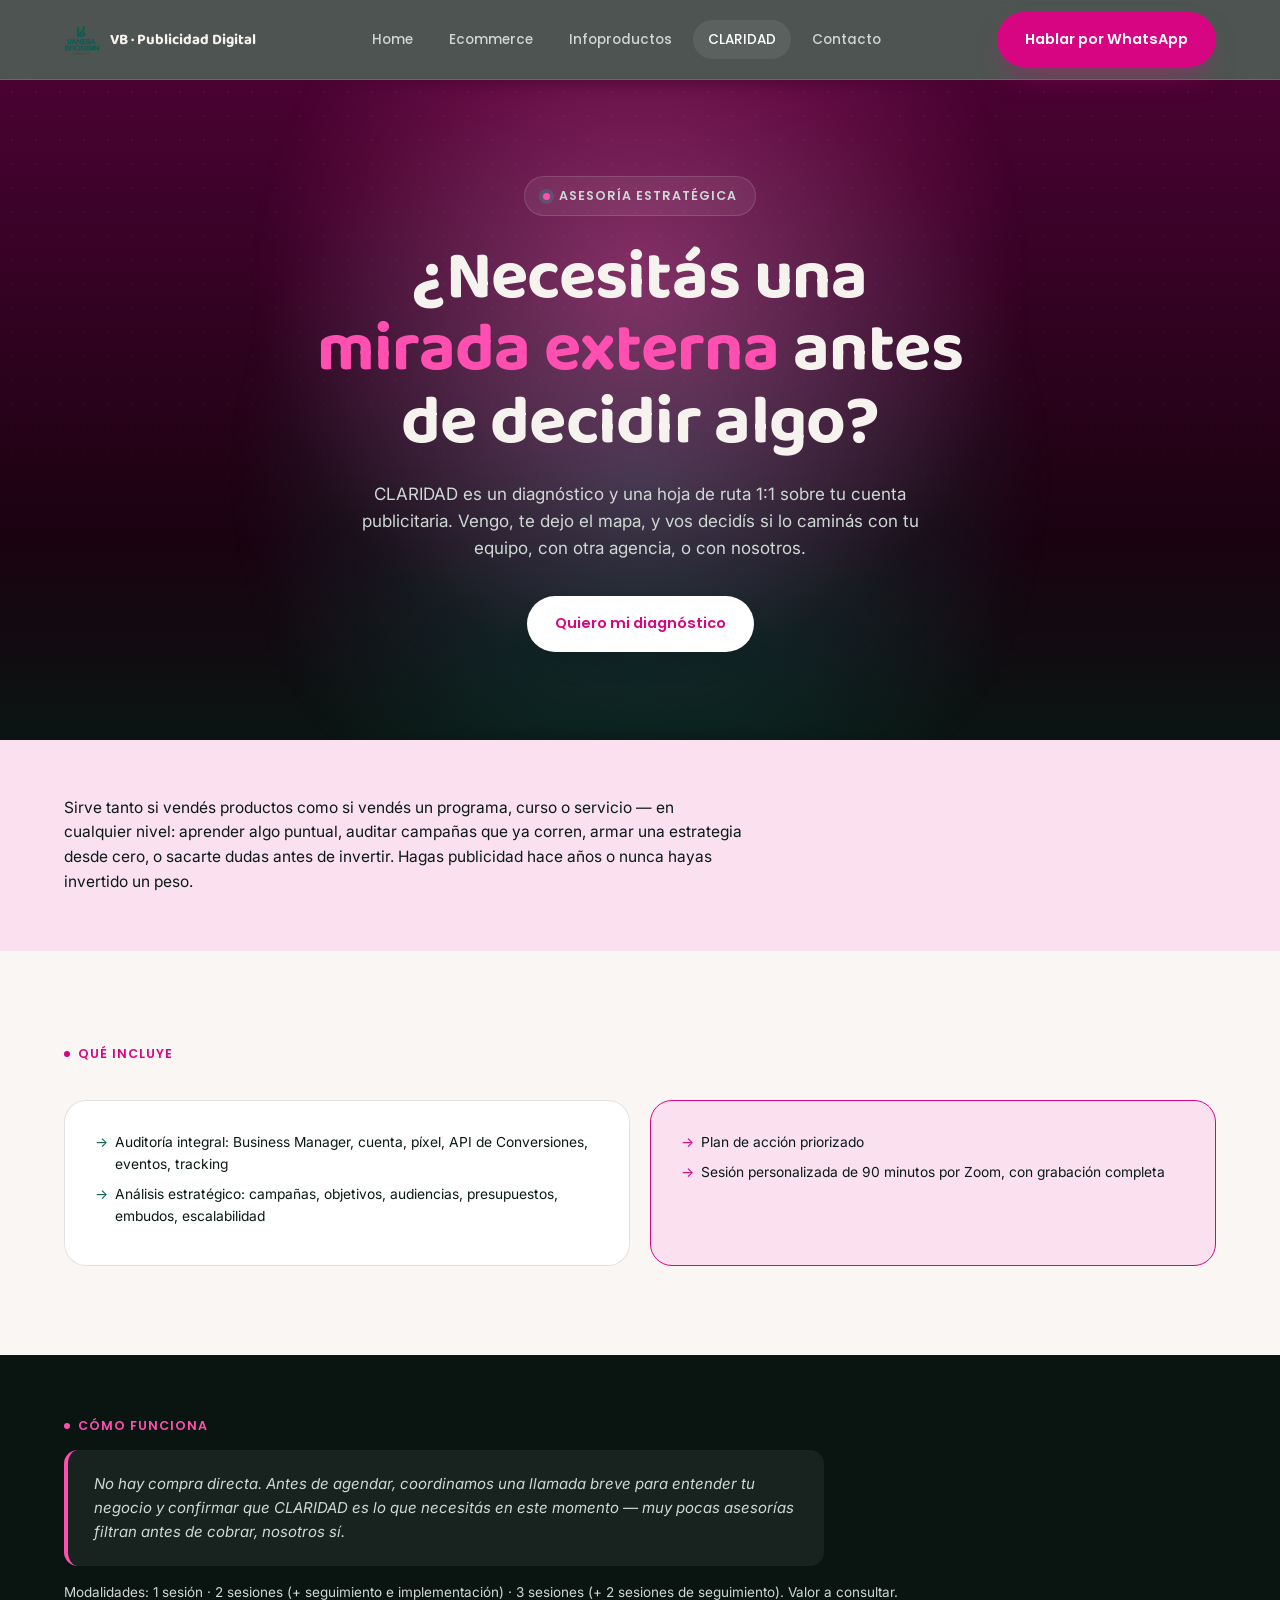
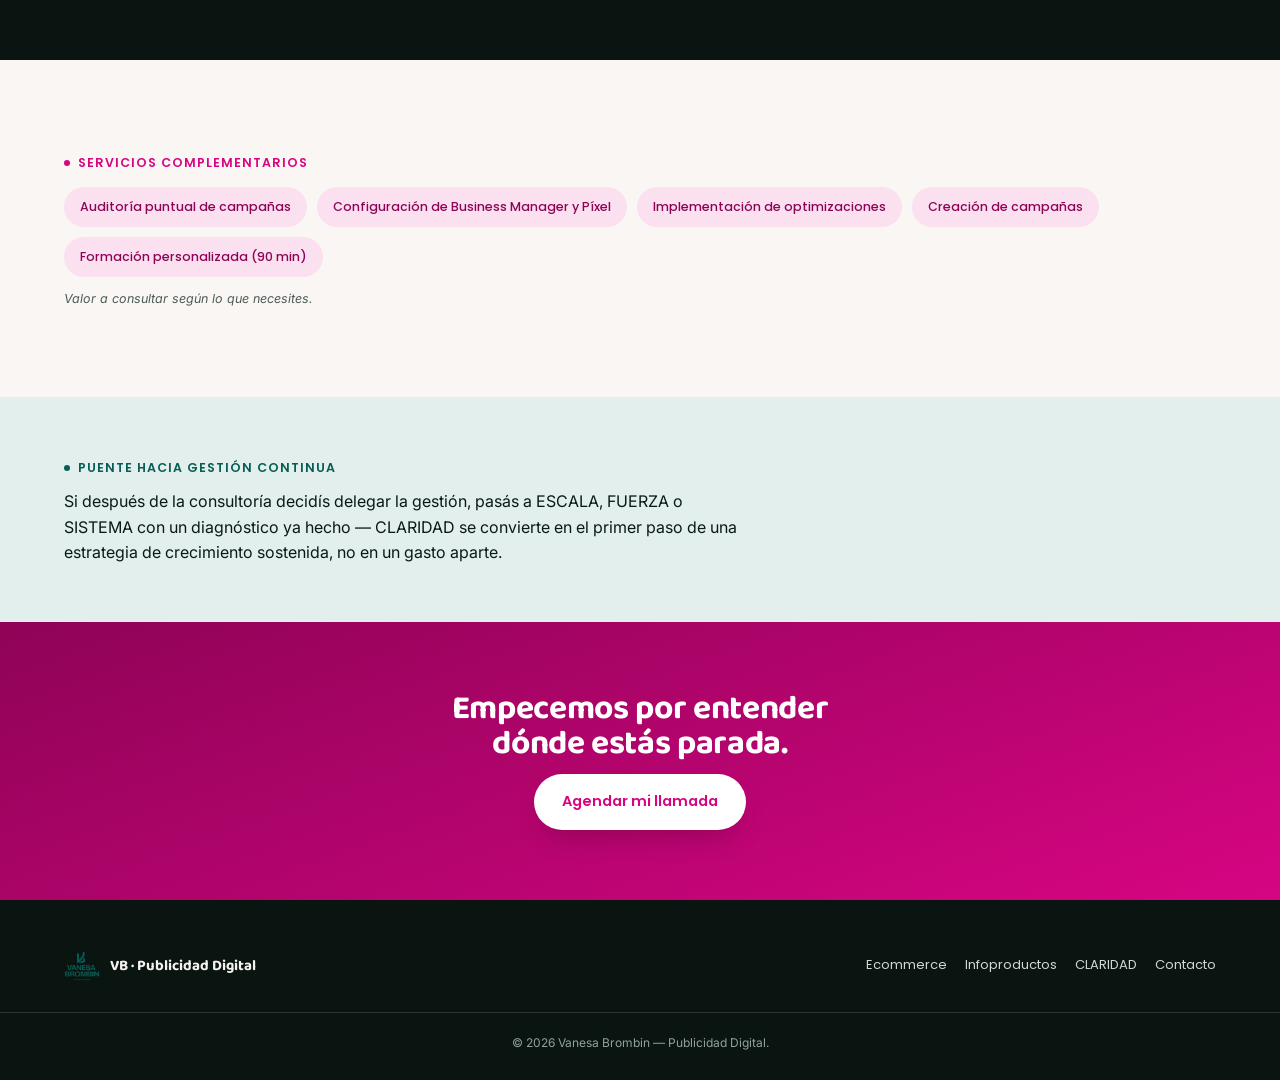
==== claridad.html @ b4684cfc "Rediseño real del sitio: 5 páginas, diseño de marca, efectos y assets reales" ====
<!doctype html>
<html lang="es">
<head>
<meta charset="UTF-8">
<meta name="viewport" content="width=device-width, initial-scale=1.0">
<title>CLARIDAD — Asesoría estratégica | VB Publicidad Digital</title>
<meta name="description" content="CLARIDAD: diagnóstico y hoja de ruta 1:1 sobre tu cuenta publicitaria. Auditoría integral, plan de acción priorizado y sesión personalizada por Zoom.">
<link rel="preconnect" href="https://fonts.googleapis.com">
<link rel="preconnect" href="https://fonts.gstatic.com" crossorigin>
<link href="https://fonts.googleapis.com/css2?family=Baloo+2:wght@600;700;800&family=Poppins:wght@500;600;700&family=Inter:wght@400;500;600&display=swap" rel="stylesheet">
<link rel="stylesheet" href="styles.css?v=20260813">
</head>
<body>
<a class="skip-link" href="#main">Saltar al contenido</a>

<nav class="topnav">
  <div class="container">
    <a class="brand" href="index.html"><img src="assets/img/logo-verde.png" alt="Vanesa Brombin — Publicidad Digital">VB · Publicidad Digital</a>
    <div class="navlinks">
      <a href="index.html">Home</a>
      <a href="ecommerce.html">Ecommerce</a>
      <a href="infoproductos.html">Infoproductos</a>
      <a href="claridad.html" aria-current="page">CLARIDAD</a>
      <a href="contacto.html">Contacto</a>
    </div>
    <a class="btn navcta" href="contacto.html">Hablar por WhatsApp</a>
    <button class="navburger" aria-label="Abrir menú" aria-expanded="false">☰</button>
  </div>
</nav>
<div class="mobilemenu">
  <a href="index.html">Home</a>
  <a href="ecommerce.html">Ecommerce</a>
  <a href="infoproductos.html">Infoproductos</a>
  <a href="claridad.html">CLARIDAD</a>
  <a href="contacto.html">Contacto</a>
</div>

<main id="main">

<section class="hero" style="padding-bottom:88px; background:linear-gradient(180deg,#4a0233,#1a0210 70%,var(--bg));">
  <div class="hero-gradient" style="background:radial-gradient(640px circle at var(--mx) var(--my), rgba(255,79,176,.4), transparent 60%), radial-gradient(680px circle at calc(100% - var(--mx)) calc(var(--my) + 30%), rgba(20,179,158,.28), transparent 60%), transparent;"></div>
  <div class="hero-noise"></div>
  <div class="container">
    <span class="hero-kicker"><span class="dot" style="background:var(--magenta-bright);"></span>Asesoría estratégica</span>
    <h1 style="max-width:18ch;">¿Necesitás una <span class="m">mirada externa</span> antes de decidir algo?</h1>
    <p class="lede">CLARIDAD es un diagnóstico y una hoja de ruta 1:1 sobre tu cuenta publicitaria. Vengo, te dejo el mapa, y vos decidís si lo caminás con tu equipo, con otra agencia, o con nosotros.</p>
    <div class="hero-actions">
      <a class="btn light" href="contacto.html">Quiero mi diagnóstico</a>
    </div>
  </div>
</section>

<section class="section tight on-magenta">
  <div class="container">
    <p class="reveal" data-reveal style="max-width:680px; font-size:15.5px;">Sirve tanto si vendés productos como si vendés un programa, curso o servicio — en cualquier nivel: aprender algo puntual, auditar campañas que ya corren, armar una estrategia desde cero, o sacarte dudas antes de invertir. Hagas publicidad hace años o nunca hayas invertido un peso.</p>
  </div>
</section>

<section class="section">
  <div class="container">
    <div class="section-head reveal" data-reveal>
      <span class="eyebrow" style="color:var(--magenta);">Qué incluye</span>
    </div>
    <div class="cardgrid2">
      <div class="svc reveal" data-reveal data-tilt>
        <ul>
          <li>Auditoría integral: Business Manager, cuenta, píxel, API de Conversiones, eventos, tracking</li>
          <li>Análisis estratégico: campañas, objetivos, audiencias, presupuestos, embudos, escalabilidad</li>
        </ul>
      </div>
      <div class="svc hi reveal" data-reveal data-tilt>
        <ul>
          <li>Plan de acción priorizado</li>
          <li>Sesión personalizada de 90 minutos por Zoom, con grabación completa</li>
        </ul>
      </div>
    </div>
  </div>
</section>

<section class="section tight on-dark">
  <div class="container">
    <span class="eyebrow on-dark" style="color:var(--magenta-bright);">Cómo funciona</span>
    <div class="quoteblock reveal" data-reveal style="margin-top:14px; max-width:760px;">No hay compra directa. Antes de agendar, coordinamos una llamada breve para entender tu negocio y confirmar que CLARIDAD es lo que necesitás en este momento — muy pocas asesorías filtran antes de cobrar, nosotros sí.</div>
    <p style="font-size:13.5px; color:var(--cream-2); margin-top:16px;">Modalidades: 1 sesión · 2 sesiones (+ seguimiento e implementación) · 3 sesiones (+ 2 sesiones de seguimiento). Valor a consultar.</p>
  </div>
</section>

<section class="section">
  <div class="container">
    <span class="eyebrow" style="color:var(--magenta);">Servicios complementarios</span>
    <div class="complist reveal" data-reveal style="margin-top:14px;">
      <span>Auditoría puntual de campañas</span>
      <span>Configuración de Business Manager y Píxel</span>
      <span>Implementación de optimizaciones</span>
      <span>Creación de campañas</span>
      <span>Formación personalizada (90 min)</span>
    </div>
    <p style="font-size:12.5px; color:var(--ink-soft); font-style:italic; margin-top:12px;">Valor a consultar según lo que necesites.</p>
  </div>
</section>

<section class="section tight on-green">
  <div class="container">
    <span class="eyebrow green">Puente hacia gestión continua</span>
    <p class="reveal" data-reveal style="margin-top:10px; max-width:680px;">Si después de la consultoría decidís delegar la gestión, pasás a ESCALA, FUERZA o SISTEMA con un diagnóstico ya hecho — CLARIDAD se convierte en el primer paso de una estrategia de crecimiento sostenida, no en un gasto aparte.</p>
  </div>
</section>

<div class="closer magenta">
  <h3>Empecemos por entender dónde estás parada.</h3>
  <a class="btn light" href="contacto.html">Agendar mi llamada</a>
</div>

</main>

<footer class="sitefooter">
  <div class="container">
    <a class="brand" href="index.html"><img src="assets/img/logo-verde.png" alt="Vanesa Brombin — Publicidad Digital">VB · Publicidad Digital</a>
    <div class="footlinks">
      <a href="ecommerce.html">Ecommerce</a>
      <a href="infoproductos.html">Infoproductos</a>
      <a href="claridad.html">CLARIDAD</a>
      <a href="contacto.html">Contacto</a>
    </div>
  </div>
  <p class="footnote">© 2026 Vanesa Brombin — Publicidad Digital.</p>
</footer>

<script defer src="lib/gsap.min.js"></script>
<script defer src="lib/ScrollTrigger.min.js"></script>
<script defer src="main.js?v=20260813"></script>
</body>
</html>
---- styles.css ----
/* =============================================================
   1. Tokens
   ============================================================= */
:root{
  /* brand */
  --green:        #085e55;
  --green-deep:   #043b35;
  --green-bright: #14b39e;
  --magenta:      #d70582;
  --magenta-deep: #8f0357;
  --magenta-bright:#ff4fb0;

  /* dark surface (warm-tinted near-black, never pure #000) */
  --bg:        #0a1512;
  --bg-2:      #0f1e19;
  --bg-card:   #142823;
  --cream:     #f6f3ef;
  --cream-2:   #cfd8d4;
  --cream-3:   #90a29b;

  /* light surface */
  --paper:     #faf6f4;
  --paper-2:   #f0e9e5;
  --surface-green:  #e2efec;
  --surface-magenta:#fbe1ef;
  --ink:       #0a1a16;
  --ink-soft:  #4c5b56;
  --line:      rgba(10,26,22,.12);
  --line-dark: rgba(246,243,239,.14);

  --radius:    22px;
  --radius-sm: 14px;
  --container: 1200px;

  --ease-out:  cubic-bezier(.16,1,.3,1);
  --ease-soft: cubic-bezier(.25,.46,.45,.94);
  --ease-bounce: cubic-bezier(.34,1.56,.64,1);

  --font-display: 'Baloo 2', sans-serif;
  --font-label:   'Poppins', sans-serif;
  --font-body:    'Inter', sans-serif;
}

@property --mx { syntax: '<percentage>'; inherits: true; initial-value: 50%; }
@property --my { syntax: '<percentage>'; inherits: true; initial-value: 30%; }

/* =============================================================
   2. Reset & base
   ============================================================= */
*,*::before,*::after{box-sizing:border-box; margin:0;}
html{-webkit-text-size-adjust:100%; tab-size:2; scroll-behavior:smooth;}
@media (prefers-reduced-motion: reduce){ html{scroll-behavior:auto;} }
body{
  font-family:var(--font-body);
  font-size:16px; line-height:1.6;
  background:var(--paper); color:var(--ink);
  -webkit-font-smoothing:antialiased;
  text-rendering:optimizeLegibility;
  overflow-x:clip;
  overscroll-behavior-y:none;
}
img,svg,video{display:block; max-width:100%;}
img{height:auto;}
button{font:inherit; color:inherit; cursor:pointer; border:0; background:none;}
a{color:inherit; text-decoration:none;}
p{text-wrap:pretty;}
h1,h2,h3,h4{font-family:var(--font-display); font-weight:700; text-wrap:balance; line-height:1.05; letter-spacing:-0.01em;}
ul{list-style:none; padding:0;}
::selection{background:var(--magenta); color:#fff;}
:focus-visible{outline:2px solid var(--magenta); outline-offset:3px; border-radius:4px;}

.skip-link{
  position:fixed; top:-100px; left:1rem; z-index:9999;
  padding:.7rem 1.1rem; background:var(--ink); color:var(--cream);
  border-radius:8px; font-family:var(--font-label); font-weight:600; font-size:14px;
}
.skip-link:focus{top:1rem;}

/* =============================================================
   3. Utilities
   ============================================================= */
.container{max-width:var(--container); margin-inline:auto; padding-inline:24px;}
.sr-only{position:absolute; width:1px; height:1px; overflow:hidden; clip:rect(0,0,0,0); white-space:nowrap;}
.eyebrow{
  font-family:var(--font-label); font-size:12.5px; font-weight:600;
  letter-spacing:.08em; text-transform:uppercase; color:var(--magenta);
  display:inline-flex; align-items:center; gap:8px;
}
.eyebrow.on-dark{color:var(--magenta-bright);}
.eyebrow.green{color:var(--green);}
.eyebrow.green.on-dark{color:var(--green-bright);}
.eyebrow::before{content:""; width:6px; height:6px; border-radius:50%; background:currentColor; flex-shrink:0;}

.section{padding:88px 0;}
.section.tight{padding:56px 0;}
@media (max-width:719px){
  .section{padding:56px 0;}
  .section.tight{padding:40px 0;}
}
.section.on-dark{background:var(--bg); color:var(--cream);}
.section.on-green{background:var(--surface-green);}
.section.on-magenta{background:var(--surface-magenta);}
.section-head{max-width:640px; margin-bottom:36px;}
.section-head h2{font-size:clamp(1.6rem,3.4vw,2.4rem); margin-top:10px;}
.section-head p{color:var(--ink-soft); margin-top:12px; font-size:15.5px;}
.on-dark .section-head p{color:var(--cream-2);}

/* Default: fully visible — guarantees content shows if JS never runs. */
.reveal{opacity:1; transform:none;}
/* Only once main.js has booted do reveals start hidden and animate in. */
html.is-ready .reveal{opacity:0; transform:translateY(28px); transition:opacity .7s var(--ease-out), transform .7s var(--ease-out);}
html.is-ready .reveal.is-visible{opacity:1; transform:none;}
.reveal[data-split]{opacity:1; transform:none;}

/* =============================================================
   4. Buttons
   ============================================================= */
.btn{
  display:inline-flex; align-items:center; gap:10px;
  font-family:var(--font-label); font-weight:600; font-size:14.5px;
  padding:16px 28px; border-radius:999px;
  background:var(--magenta); color:#fff;
  box-shadow:0 14px 30px -12px rgba(215,5,130,.55);
  transition:transform .25s var(--ease-out), box-shadow .25s var(--ease-out), filter .25s var(--ease-out);
  white-space:nowrap;
}
.btn:hover{transform:translateY(-3px); filter:brightness(1.06); box-shadow:0 18px 36px -12px rgba(215,5,130,.65);}
.btn.green{background:var(--green); box-shadow:0 14px 30px -12px rgba(8,94,85,.55);}
.btn.green:hover{box-shadow:0 18px 36px -12px rgba(8,94,85,.65);}
.btn.light{background:#fff; color:var(--magenta); box-shadow:0 14px 30px -12px rgba(0,0,0,.25);}
.btn.ghost{background:transparent; box-shadow:none; border:1.5px solid currentColor;}
.btn.ghost:hover{background:currentColor; color:var(--bg);}
.btn.ghost.on-light{color:var(--ink);}
.btn.ghost.on-light:hover{color:#fff;}
.btn svg{width:16px; height:16px; transition:transform .25s var(--ease-out);}
.btn:hover svg{transform:translateX(3px);}

/* =============================================================
   5. Nav
   ============================================================= */
.topnav{
  position:sticky; top:0; z-index:100;
  background:rgba(10,21,18,.72);
  backdrop-filter:blur(14px) saturate(160%);
  -webkit-backdrop-filter:blur(14px) saturate(160%);
  border-bottom:1px solid var(--line-dark);
}
.topnav .container{
  display:flex; align-items:center; justify-content:space-between; gap:20px;
  padding-block:12px;
}
.brand{display:flex; align-items:center; gap:10px; font-family:var(--font-display); font-weight:700; color:var(--cream); font-size:15px;}
.brand img{width:36px; height:36px; object-fit:contain;}
.navlinks{display:none; align-items:center; gap:6px;}
.navlinks a{
  font-family:var(--font-label); font-size:13.5px; font-weight:500; color:var(--cream-2);
  padding:9px 15px; border-radius:999px; transition:background .2s var(--ease-out), color .2s var(--ease-out);
}
.navlinks a:hover,.navlinks a[aria-current="page"]{background:rgba(255,255,255,.08); color:#fff;}
.navcta{display:none;}
.navburger{
  display:flex; align-items:center; justify-content:center;
  width:42px; height:42px; border-radius:12px; background:rgba(255,255,255,.08); color:var(--cream);
}
@media (min-width:960px){
  .navlinks{display:flex;}
  .navcta{display:inline-flex;}
  .navburger{display:none;}
}
.mobilemenu{
  position:fixed; inset:0; z-index:99; background:var(--bg); color:var(--cream);
  display:flex; flex-direction:column; gap:6px; padding:100px 28px 40px;
  transform:translateY(-100%); transition:transform .4s var(--ease-out);
}
.mobilemenu.is-open{transform:translateY(0);}
.mobilemenu a{font-family:var(--font-display); font-size:26px; padding:14px 0; border-bottom:1px solid var(--line-dark);}

/* =============================================================
   6. Hero (mouse-reactive gradient, dark)
   ============================================================= */
.hero{
  position:relative; overflow:clip;
  background:var(--bg); color:var(--cream);
  padding:96px 0 110px; text-align:center;
}
.hero-gradient{
  position:absolute; inset:0; z-index:0; pointer-events:none;
  background:
    radial-gradient(640px circle at var(--mx) var(--my), rgba(20,179,158,.38), transparent 60%),
    radial-gradient(680px circle at calc(100% - var(--mx)) calc(var(--my) + 30%), rgba(215,5,130,.34), transparent 60%),
    var(--bg);
  filter:blur(10px);
  transition:background .4s ease-out;
}
.hero-noise{
  position:absolute; inset:0; z-index:1; pointer-events:none; opacity:.5;
  background-image:radial-gradient(rgba(255,255,255,.09) 1px, transparent 1px);
  background-size:24px 24px;
  mask-image:linear-gradient(to bottom, black, transparent 85%);
}
.hero > .container{position:relative; z-index:2;}
.hero-kicker{
  display:inline-flex; align-items:center; gap:9px;
  font-family:var(--font-label); font-size:12.5px; font-weight:600; letter-spacing:.08em; text-transform:uppercase;
  color:var(--cream-2); background:rgba(255,255,255,.07); border:1px solid var(--line-dark);
  padding:9px 18px; border-radius:999px; margin-bottom:26px;
}
.hero-kicker .dot{width:7px; height:7px; border-radius:50%; background:var(--green-bright); box-shadow:0 0 0 4px rgba(20,179,158,.25);}
.hero h1{
  font-size:clamp(2.1rem, 5.6vw, 4.3rem);
  max-width:16ch; margin-inline:auto;
  text-wrap:balance;
}
.hero h1 em{font-style:normal; color:var(--green-bright);}
.hero h1 .m{color:var(--magenta-bright);}
.hero p.lede{
  max-width:560px; margin:22px auto 34px; color:var(--cream-2); font-size:17px;
}
.hero-actions{display:flex; gap:14px; justify-content:center; flex-wrap:wrap;}

.trust{
  position:relative; z-index:2;
  max-width:960px; margin:-30px auto 0; padding:0 24px;
}
.trust-row{
  display:flex; flex-wrap:nowrap; overflow:hidden;
  background:var(--ink); border-radius:999px; box-shadow:0 24px 50px -20px rgba(0,0,0,.5);
}
.trust-row span{
  flex:1 1 0; min-width:0; white-space:nowrap; text-overflow:ellipsis; overflow:hidden;
  font-family:var(--font-label); font-size:12px; font-weight:500; color:#fff;
  padding:16px 20px; border-right:1px solid rgba(255,255,255,.12);
  display:flex; align-items:center; justify-content:center; gap:8px; text-align:center;
}
.trust-row span::before{content:""; width:6px; height:6px; border-radius:50%; background:var(--magenta-bright); flex-shrink:0;}
.trust-row span:nth-child(2)::before{background:var(--green-bright);}
.trust-row span:last-child{border-right:none;}
@media (max-width:719px){
  .trust-row{flex-direction:column; border-radius:20px;}
  .trust-row span{border-right:none; border-bottom:1px solid rgba(255,255,255,.12); white-space:normal;}
  .trust-row span:last-child{border-bottom:none;}
}

/* =============================================================
   7. Fork cards
   ============================================================= */
.forkgrid{display:grid; grid-template-columns:1fr; gap:20px;}
@media (min-width:720px){.forkgrid{grid-template-columns:1fr 1fr;}}
.forkcard{
  border:1.5px solid var(--line); border-top:5px solid var(--line); border-radius:var(--radius);
  padding:34px; background:#fff;
  transition:transform .3s var(--ease-out), box-shadow .3s var(--ease-out), border-color .3s var(--ease-out);
  transform-style:preserve-3d;
}
.forkcard.a{border-top-color:var(--green);}
.forkcard.b{border-top-color:var(--magenta);}
.forkcard:hover{transform:translateY(-6px);}
.forkcard.a:hover{box-shadow:0 30px 50px -26px rgba(8,94,85,.35); border-color:var(--green);}
.forkcard.b:hover{box-shadow:0 30px 50px -26px rgba(215,5,130,.35); border-color:var(--magenta);}
.forkcard h3{font-size:21px; margin:12px 0 10px;}
.forkcard p{color:var(--ink-soft); font-size:14.5px; margin-bottom:18px;}
.forkcard .go{font-family:var(--font-label); font-size:13px; font-weight:600; color:var(--green); display:inline-flex; align-items:center; gap:6px;}
.forkcard.b .go{color:var(--magenta);}

/* =============================================================
   8. Cards / services
   ============================================================= */
.cardgrid3{display:grid; grid-template-columns:1fr; gap:20px;}
.cardgrid2{display:grid; grid-template-columns:1fr; gap:20px;}
@media (min-width:720px){
  .cardgrid2{grid-template-columns:1fr 1fr;}
}
@media (min-width:960px){
  .cardgrid3{grid-template-columns:repeat(3,1fr);}
}
.svc{
  border:1.5px solid var(--line); border-radius:var(--radius); padding:30px; background:#fff;
  transition:transform .3s var(--ease-out), box-shadow .3s var(--ease-out);
  transform-style:preserve-3d;
}
.svc:hover{transform:translateY(-5px); box-shadow:0 26px 46px -26px rgba(10,26,22,.3);}
.svc.green{border-color:var(--green); background:var(--surface-green);}
.svc.hi{border-color:var(--magenta); background:var(--surface-magenta);}
.svc .tag{
  font-family:var(--font-label); font-size:11px; font-weight:600; letter-spacing:.05em; text-transform:uppercase;
  color:var(--green); background:#fff; padding:6px 13px; border-radius:999px; display:inline-block; margin-bottom:14px;
}
.svc.hi .tag{color:var(--magenta);}
.svc h4{font-size:19px; margin-bottom:12px;}
.svc p.desc{font-size:13.8px; color:var(--ink-soft); margin-bottom:16px;}
.svc ul{font-size:13.8px; color:var(--ink);}
.svc ul li{margin-bottom:8px; padding-left:20px; position:relative;}
.svc ul li::before{content:"→"; position:absolute; left:0; color:var(--green);}
.svc.hi ul li::before{color:var(--magenta);}
.svc .note{margin-top:16px; font-size:12.5px; color:var(--ink-soft); font-style:italic;}

/* =============================================================
   9. How we work
   ============================================================= */
.howwework{display:grid; grid-template-columns:1fr; gap:20px;}
@media (min-width:720px){.howwework{grid-template-columns:repeat(3,1fr);}}
.hw{background:var(--bg-card); border-radius:var(--radius); padding:28px; border:1px solid var(--line-dark);}
.hw .num{
  display:flex; align-items:center; justify-content:center; width:38px; height:38px; border-radius:50%;
  background:var(--green-bright); color:var(--bg); font-family:var(--font-display); font-weight:700; font-size:14px;
  margin-bottom:16px;
}
.hw h4{font-size:16.5px; margin-bottom:8px; color:var(--cream);}
.hw p{font-size:13.8px; color:var(--cream-2);}

/* =============================================================
   10. Case studies / testimonials
   ============================================================= */
.case{
  border:1.5px solid var(--line); border-radius:var(--radius); padding:32px; margin-bottom:20px;
  position:relative; padding-left:38px; background:#fff;
}
.case::before{content:""; position:absolute; left:0; top:26px; bottom:26px; width:5px; border-radius:4px; background:var(--green);}
.case.m::before{background:var(--magenta);}
.case h4{font-size:19px; margin-bottom:14px;}
.case p{font-size:14.5px; color:var(--ink); margin-bottom:12px;}
.statrow{display:flex; gap:14px; flex-wrap:wrap; margin:18px 0;}
.stat{background:var(--ink); color:#fff; border-radius:16px; padding:16px 22px; min-width:140px;}
.stat b{font-family:var(--font-display); font-size:24px; display:block; color:var(--green-bright);}
.stat.m b{color:var(--magenta-bright);}
.stat span{font-family:var(--font-label); font-size:10px; letter-spacing:.04em; color:var(--cream-2);}
.case footer{font-size:13px; color:var(--ink-soft); font-style:italic;}
.proof{
  margin-top:18px; max-width:380px; border-radius:16px; overflow:hidden;
  border:1px solid var(--line); box-shadow:0 20px 40px -24px rgba(10,26,22,.35);
}
.proof img{width:100%;}

.badgerow{display:flex; gap:12px; flex-wrap:wrap;}
.badge{
  border:1.5px solid var(--line); border-radius:999px; padding:13px 22px;
  font-family:var(--font-label); font-weight:600; font-size:13.5px; background:#fff;
}
.on-dark .badge{border-color:var(--line-dark); background:var(--bg-card); color:var(--cream);}

/* =============================================================
   11. Team
   ============================================================= */
.team{display:flex; gap:32px; align-items:center; flex-wrap:wrap;}
.avatar{
  width:104px; height:104px; border-radius:50%; overflow:hidden; flex-shrink:0;
  box-shadow:0 18px 32px -14px rgba(215,5,130,.5); border:3px solid #fff;
}
.avatar img{width:100%; height:100%; object-fit:cover;}
.team p{color:var(--ink-soft); font-size:15px; max-width:600px;}
.team p b{color:var(--ink);}

/* =============================================================
   12. Marquee (logo / trust strip)
   ============================================================= */
.marquee{overflow:hidden; position:relative; -webkit-mask-image:linear-gradient(90deg,transparent,black 8%,black 92%,transparent); mask-image:linear-gradient(90deg,transparent,black 8%,black 92%,transparent);}
.marquee-track{display:flex; gap:14px; width:max-content; animation:marquee 28s linear infinite;}
@media (prefers-reduced-motion: reduce){ .marquee-track{animation-duration:60s;} }
.marquee-track span{
  font-family:var(--font-label); font-weight:600; font-size:13px; letter-spacing:.02em;
  padding:14px 26px; border-radius:999px; background:var(--bg-card); color:var(--cream); border:1px solid var(--line-dark);
  white-space:nowrap;
}
@keyframes marquee{from{transform:translateX(0);} to{transform:translateX(-50%);}}

/* =============================================================
   13. Table
   ============================================================= */
.tablewrap{overflow-x:auto; border-radius:var(--radius); border:1.5px solid var(--line);}
table{width:100%; border-collapse:collapse; font-size:13.8px; min-width:520px;}
th,td{padding:16px 18px; text-align:left; border-bottom:1px solid var(--line); border-right:1px solid var(--line);}
th:last-child,td:last-child{border-right:none;}
th{background:var(--green); color:#fff; font-family:var(--font-display); font-size:13.5px; font-weight:700;}
td{color:var(--ink);}
tr:last-child td{border-bottom:none;}
tr:nth-child(even) td{background:var(--surface-green);}

/* =============================================================
   14. FAQ (native details, CSS only)
   ============================================================= */
.faq details{
  border:1.5px solid var(--line); border-radius:16px; padding:18px 22px; margin-bottom:12px; background:#fff;
  transition:border-color .2s var(--ease-out);
}
.on-dark .faq details{background:var(--bg-card); border-color:var(--line-dark);}
.faq details[open]{border-color:var(--green);}
.faq summary{
  font-family:var(--font-display); font-weight:700; font-size:15px; cursor:pointer;
  list-style:none; display:flex; align-items:center; justify-content:space-between; gap:16px;
}
.faq summary::-webkit-details-marker{display:none;}
.faq summary::after{
  content:"+"; font-size:22px; font-weight:400; color:var(--green); flex-shrink:0;
  transition:transform .25s var(--ease-out);
}
.on-dark .faq summary::after{color:var(--green-bright);}
.faq details[open] summary::after{transform:rotate(45deg);}
.faq p{margin-top:12px; font-size:14px; color:var(--ink-soft); line-height:1.6;}
.on-dark .faq p{color:var(--cream-2);}

/* =============================================================
   15. Banner / claridad-cta
   ============================================================= */
.banner{
  background:linear-gradient(90deg,var(--magenta),var(--magenta-deep));
  color:#fff; border-radius:24px; padding:26px 32px;
  display:flex; align-items:center; justify-content:space-between; gap:20px; flex-wrap:wrap;
}
.banner p{font-family:var(--font-display); font-weight:700; font-size:16px; max-width:520px;}
.banner .btn{background:#fff; color:var(--magenta); box-shadow:0 14px 30px -14px rgba(0,0,0,.35);}

.claridad-cta{
  background:var(--surface-green); border-radius:var(--radius); padding:32px 36px;
  display:flex; align-items:center; justify-content:space-between; gap:22px; flex-wrap:wrap;
}
.claridad-cta p{max-width:580px; font-size:15px;}

.quoteblock{
  border-left:4px solid var(--green); border-radius:14px; padding:22px 26px;
  font-style:italic; font-size:15px; background:var(--surface-green);
}
.on-dark .quoteblock{background:rgba(255,255,255,.06); border-left-color:var(--magenta-bright); color:var(--cream-2);}

.complist{display:flex; gap:10px; flex-wrap:wrap;}
.complist span{
  background:var(--surface-magenta); color:var(--magenta-deep); font-family:var(--font-label); font-weight:500;
  font-size:12.5px; padding:10px 16px; border-radius:999px;
}

/* =============================================================
   16. Closer CTA
   ============================================================= */
.closer{
  position:relative; overflow:clip;
  background:var(--ink); color:#fff; text-align:center; padding:70px 24px;
}
.closer::before{
  content:""; position:absolute; right:-90px; top:-90px; width:320px; height:320px;
  background:radial-gradient(circle, rgba(20,179,158,.45), transparent 70%); pointer-events:none;
}
.closer::after{
  content:""; position:absolute; left:-90px; bottom:-90px; width:320px; height:320px;
  background:radial-gradient(circle, rgba(215,5,130,.4), transparent 70%); pointer-events:none;
}
.closer > *{position:relative; z-index:1;}
.closer h3{font-size:clamp(1.5rem,3.6vw,2.1rem); margin-bottom:12px; max-width:22ch; margin-inline:auto;}
.closer p{color:var(--cream-2); margin-bottom:26px; max-width:520px; margin-inline:auto;}
.closer.magenta{background:linear-gradient(160deg,var(--magenta-deep),var(--magenta));}
.closer.magenta::before,.closer.magenta::after{display:none;}

/* =============================================================
   17. Contact form
   ============================================================= */
.contactform{max-width:460px; margin:0 auto; display:flex; flex-direction:column; gap:14px;}
.field{display:flex; flex-direction:column; gap:6px; text-align:left;}
.field label{font-family:var(--font-label); font-size:12.5px; font-weight:600; color:var(--ink-soft);}
.field input,.field textarea{
  border:1.5px solid var(--line); border-radius:16px; padding:14px 18px; font:inherit; font-size:14.5px;
  background:#fff; color:var(--ink); transition:border-color .2s var(--ease-out);
}
.field input:focus,.field textarea:focus{border-color:var(--magenta); outline:none;}
.field textarea{resize:vertical; min-height:100px;}
.contactform .btn{align-self:center; margin-top:8px;}

/* =============================================================
   18. Footer
   ============================================================= */
.sitefooter{background:var(--bg); color:var(--cream-2); padding:48px 0 28px;}
.sitefooter .container{display:flex; flex-wrap:wrap; gap:24px; align-items:center; justify-content:space-between;}
.sitefooter .brand img{filter:none;}
.footlinks{display:flex; gap:18px; flex-wrap:wrap; font-family:var(--font-label); font-size:13px;}
.footlinks a:hover{color:#fff;}
.footnote{font-size:12px; color:var(--cream-3); margin-top:28px; padding-top:20px; border-top:1px solid var(--line-dark); text-align:center;}

/* =============================================================
   19. Count-up
   ============================================================= */
[data-count-to]{font-variant-numeric:tabular-nums;}

/* =============================================================
   20. Tilt
   ============================================================= */
[data-tilt]{will-change:transform;}
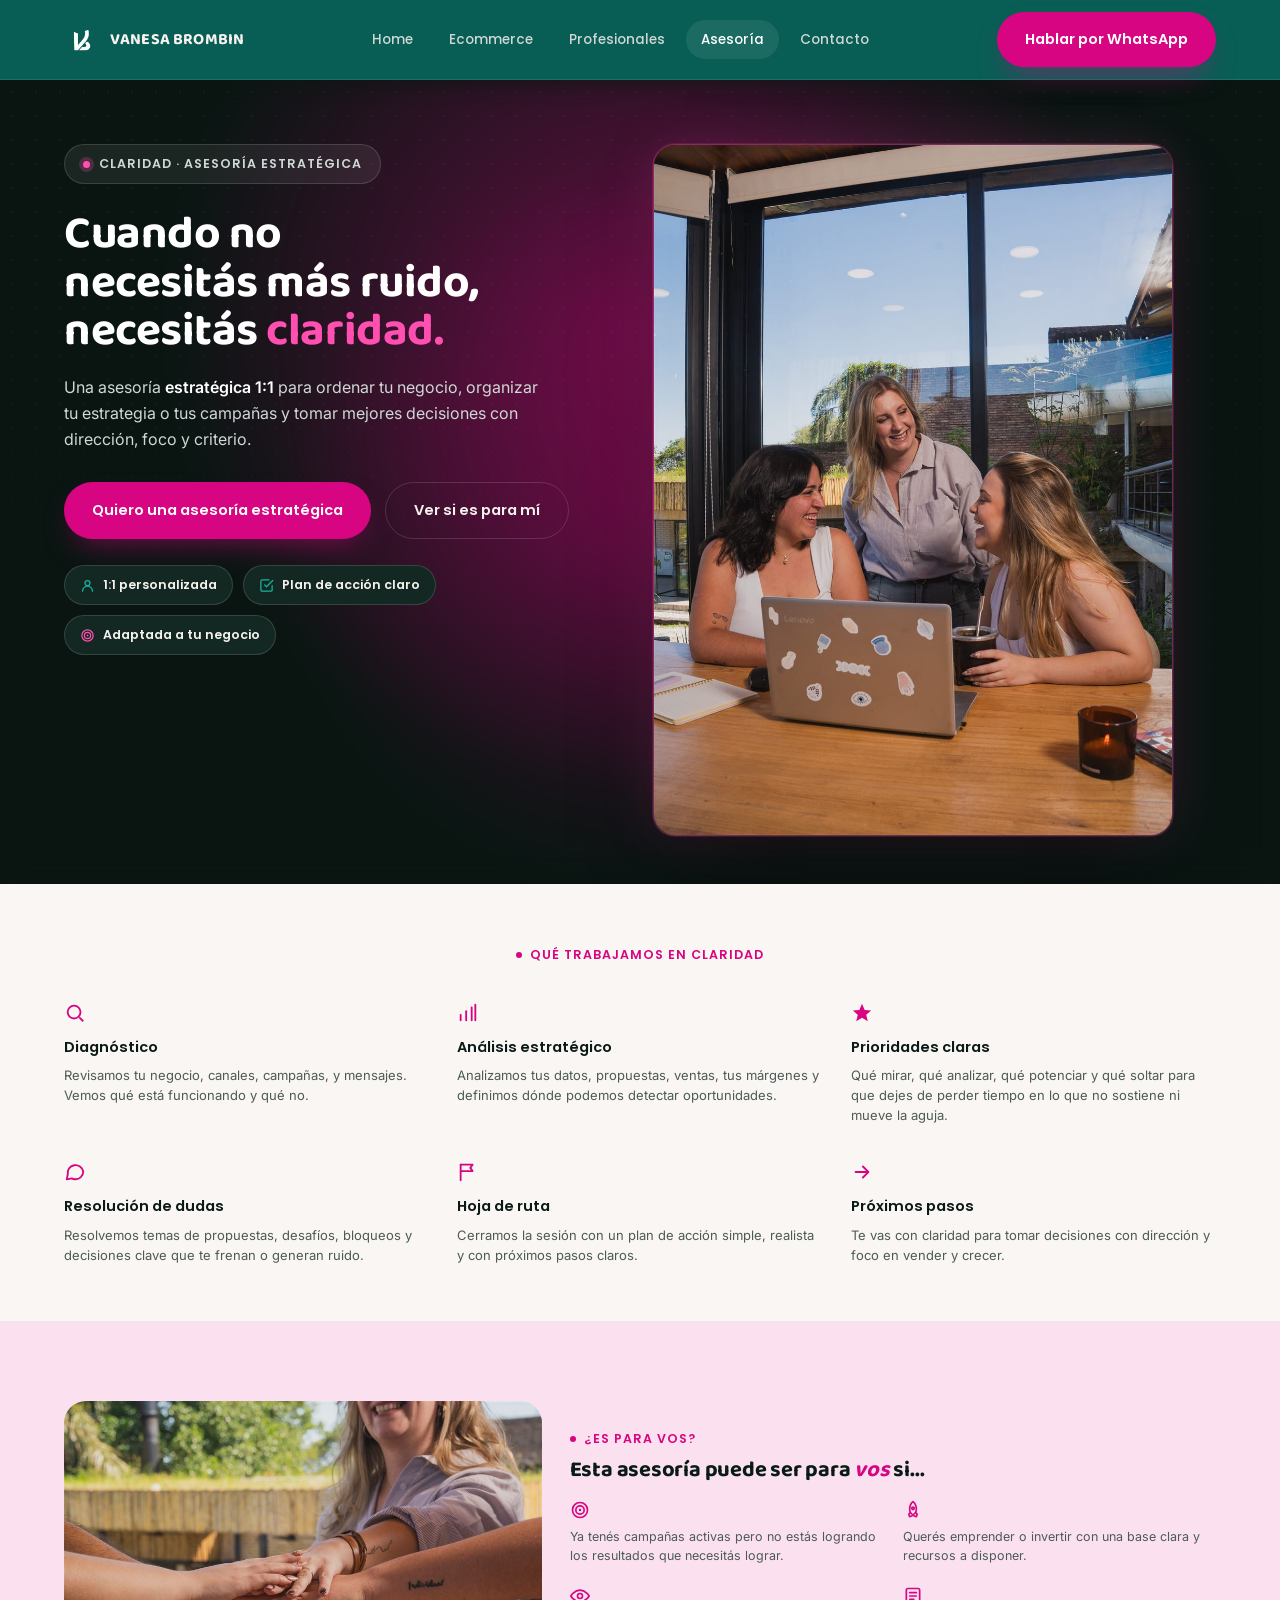
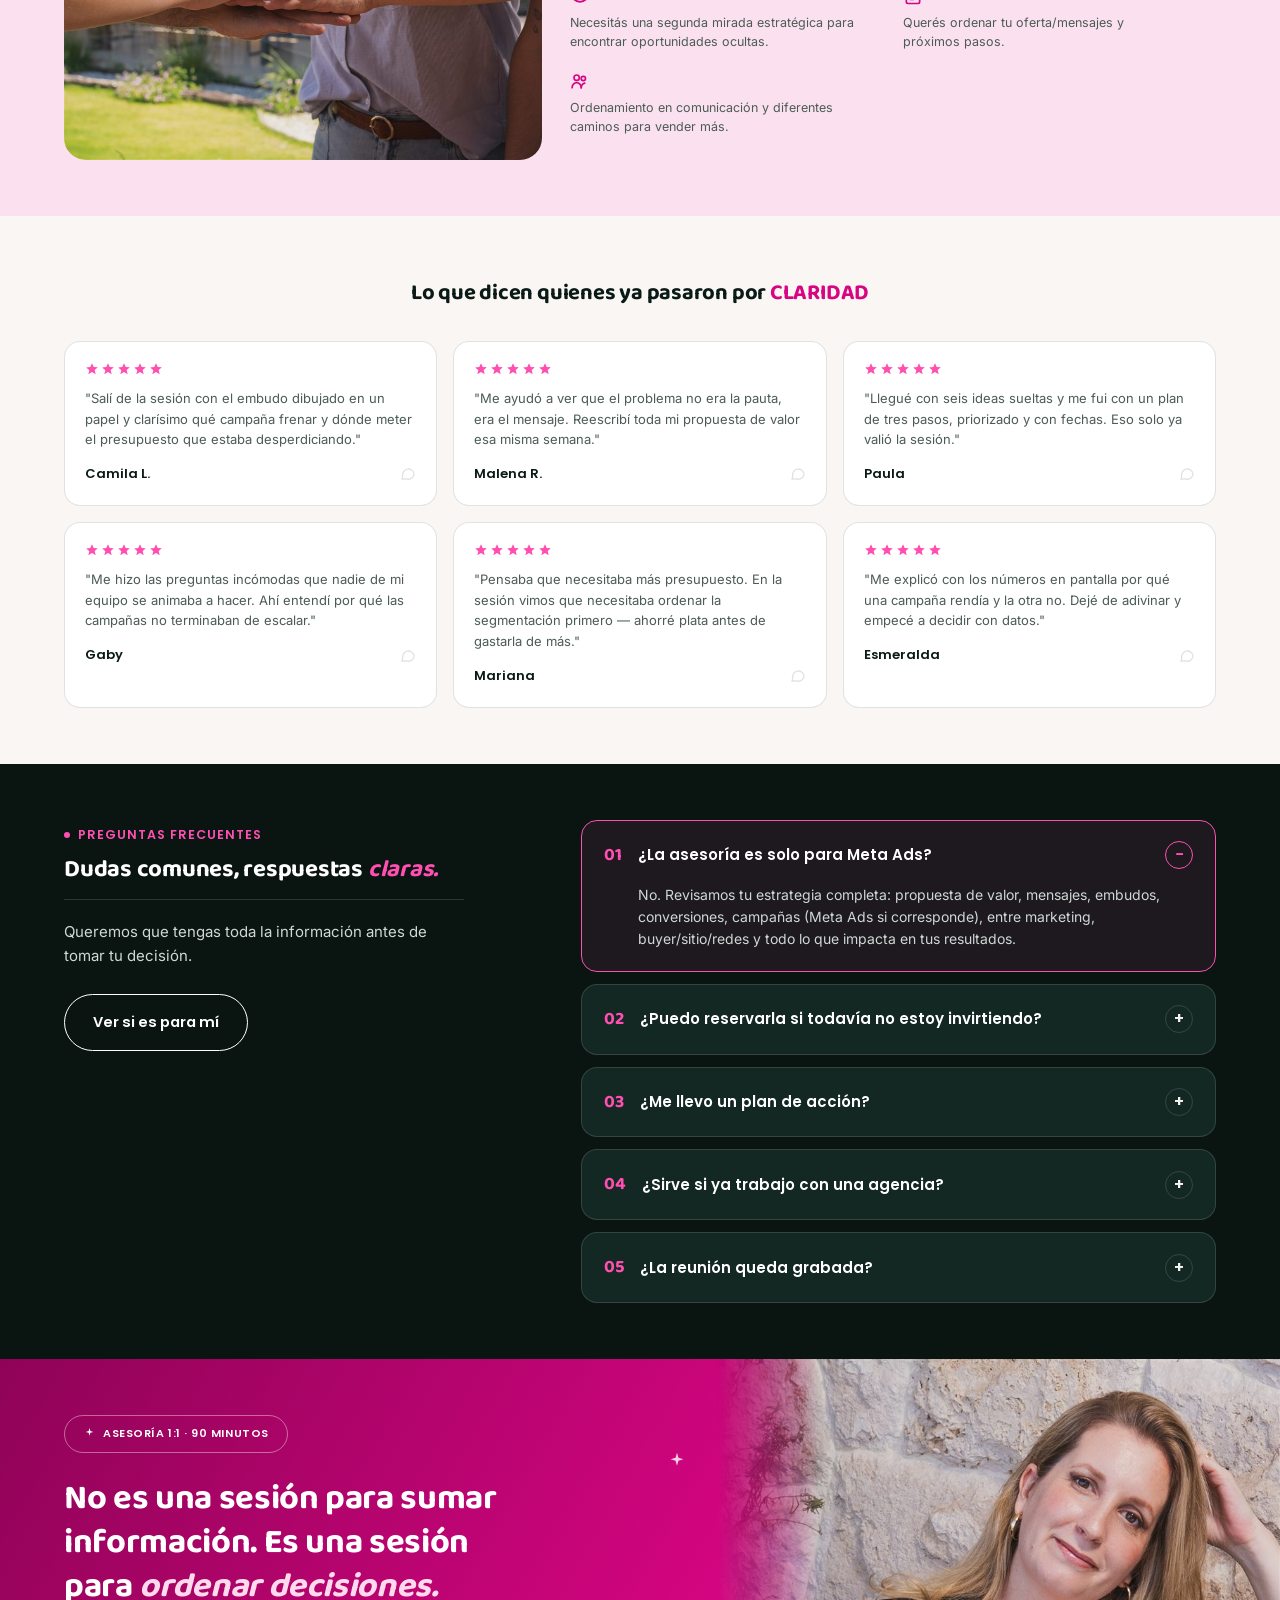
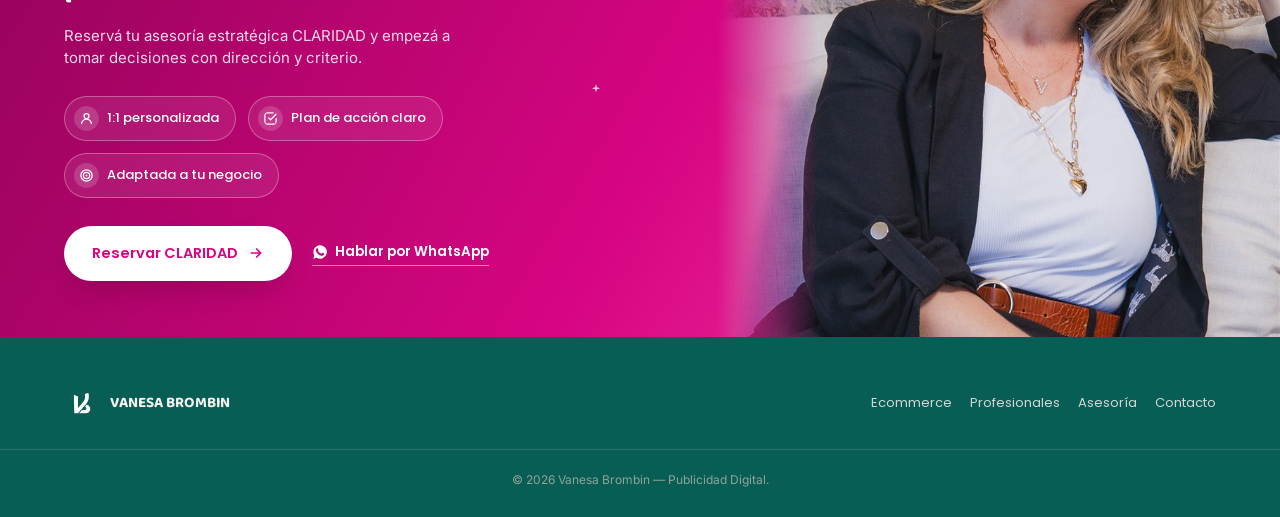
==== commit 89b02392: "Rediseño completo de Ecommerce, Profesionales, Asesoría y Contacto + formulario de contacto funciona" ====
--- a/claridad.html
+++ b/claridad.html
@@ -8,71 +8,184 @@
 <link rel="preconnect" href="https://fonts.googleapis.com">
 <link rel="preconnect" href="https://fonts.gstatic.com" crossorigin>
 <link href="https://fonts.googleapis.com/css2?family=Baloo+2:wght@600;700;800&family=Poppins:wght@500;600;700&family=Inter:wght@400;500;600&display=swap" rel="stylesheet">
-<link rel="stylesheet" href="styles.css?v=20260813">
+<link rel="stylesheet" href="styles.css?v=20260817a">
 </head>
 <body>
 <a class="skip-link" href="#main">Saltar al contenido</a>
 
 <nav class="topnav">
   <div class="container">
-    <a class="brand" href="index.html"><img src="assets/img/logo-verde.png" alt="Vanesa Brombin — Publicidad Digital">VB · Publicidad Digital</a>
+    <a class="brand" href="index.html"><img src="assets/img/logo-blanco.png" alt="Vanesa Brombin — Publicidad Digital">VANESA BROMBIN</a>
     <div class="navlinks">
       <a href="index.html">Home</a>
       <a href="ecommerce.html">Ecommerce</a>
-      <a href="infoproductos.html">Infoproductos</a>
-      <a href="claridad.html" aria-current="page">CLARIDAD</a>
+      <a href="infoproductos.html">Profesionales</a>
+      <a href="claridad.html" aria-current="page">Asesoría</a>
       <a href="contacto.html">Contacto</a>
     </div>
-    <a class="btn navcta" href="contacto.html">Hablar por WhatsApp</a>
+    <a class="btn navcta" href="https://api.whatsapp.com/send?phone=5493518024410" target="_blank" rel="noopener">Hablar por WhatsApp</a>
     <button class="navburger" aria-label="Abrir menú" aria-expanded="false">☰</button>
   </div>
 </nav>
 <div class="mobilemenu">
   <a href="index.html">Home</a>
   <a href="ecommerce.html">Ecommerce</a>
-  <a href="infoproductos.html">Infoproductos</a>
-  <a href="claridad.html">CLARIDAD</a>
+  <a href="infoproductos.html">Profesionales</a>
+  <a href="claridad.html">Asesoría</a>
   <a href="contacto.html">Contacto</a>
 </div>
 
 <main id="main">
 
-<section class="hero" style="padding-bottom:88px; background:linear-gradient(180deg,#4a0233,#1a0210 70%,var(--bg));">
-  <div class="hero-gradient" style="background:radial-gradient(640px circle at var(--mx) var(--my), rgba(255,79,176,.4), transparent 60%), radial-gradient(680px circle at calc(100% - var(--mx)) calc(var(--my) + 30%), rgba(20,179,158,.28), transparent 60%), transparent;"></div>
+<section class="hero-split dark">
+  <div class="hero-gradient solo-magenta"></div>
   <div class="hero-noise"></div>
-  <div class="container">
-    <span class="hero-kicker"><span class="dot" style="background:var(--magenta-bright);"></span>Asesoría estratégica</span>
-    <h1 style="max-width:18ch;">¿Necesitás una <span class="m">mirada externa</span> antes de decidir algo?</h1>
-    <p class="lede">CLARIDAD es un diagnóstico y una hoja de ruta 1:1 sobre tu cuenta publicitaria. Vengo, te dejo el mapa, y vos decidís si lo caminás con tu equipo, con otra agencia, o con nosotros.</p>
-    <div class="hero-actions">
-      <a class="btn light" href="contacto.html">Quiero mi diagnóstico</a>
-    </div>
-  </div>
-</section>
-
-<section class="section tight on-magenta">
-  <div class="container">
-    <p class="reveal" data-reveal style="max-width:680px; font-size:15.5px;">Sirve tanto si vendés productos como si vendés un programa, curso o servicio — en cualquier nivel: aprender algo puntual, auditar campañas que ya corren, armar una estrategia desde cero, o sacarte dudas antes de invertir. Hagas publicidad hace años o nunca hayas invertido un peso.</p>
-  </div>
-</section>
-
-<section class="section">
-  <div class="container">
-    <div class="section-head reveal" data-reveal>
-      <span class="eyebrow" style="color:var(--magenta);">Qué incluye</span>
-    </div>
-    <div class="cardgrid2">
-      <div class="svc reveal" data-reveal data-tilt>
-        <ul>
-          <li>Auditoría integral: Business Manager, cuenta, píxel, API de Conversiones, eventos, tracking</li>
-          <li>Análisis estratégico: campañas, objetivos, audiencias, presupuestos, embudos, escalabilidad</li>
-        </ul>
-      </div>
-      <div class="svc hi reveal" data-reveal data-tilt>
-        <ul>
-          <li>Plan de acción priorizado</li>
-          <li>Sesión personalizada de 90 minutos por Zoom, con grabación completa</li>
-        </ul>
+  <div class="container hero-split-grid">
+    <div class="hero-split-copy">
+      <span class="hero-kicker"><span class="dot" style="background:var(--magenta-bright); box-shadow:0 0 0 4px rgba(255,79,176,.22);"></span>CLARIDAD · Asesoría estratégica</span>
+      <h1>Cuando no necesitás más ruido, necesitás <span class="hl-magenta">claridad.</span></h1>
+      <p class="lede">Una asesoría <b>estratégica 1:1</b> para ordenar tu negocio, organizar tu estrategia o tus campañas y tomar mejores decisiones con dirección, foco y criterio.</p>
+      <div class="hero-actions" style="margin-top:26px;">
+        <a class="btn" href="contacto.html">Quiero una asesoría estratégica</a>
+        <a class="btn ghost" href="#paravos">Ver si es para mí</a>
+      </div>
+      <div class="hero-platforms">
+        <span class="mini-badge"><svg viewBox="0 0 24 24" fill="none" stroke="currentColor" stroke-width="2" stroke-linecap="round" stroke-linejoin="round"><circle cx="12" cy="8" r="4"/><path d="M4 21c0-4.4 3.6-8 8-8s8 3.6 8 8"/></svg>1:1 personalizada</span>
+        <span class="mini-badge"><svg viewBox="0 0 24 24" fill="none" stroke="currentColor" stroke-width="2" stroke-linecap="round" stroke-linejoin="round"><path d="M9 11l3 3L22 4"/><path d="M21 12v7a2 2 0 0 1-2 2H5a2 2 0 0 1-2-2V5a2 2 0 0 1 2-2h11"/></svg>Plan de acción claro</span>
+        <span class="mini-badge"><svg viewBox="0 0 24 24" fill="none" stroke="currentColor" stroke-width="2" stroke-linecap="round" stroke-linejoin="round"><circle cx="12" cy="12" r="9"/><circle cx="12" cy="12" r="5"/><circle cx="12" cy="12" r="1.5" fill="currentColor" stroke="none"/></svg>Adaptada a tu negocio</span>
+      </div>
+    </div>
+    <div class="hero-split-illo">
+      <div class="hero-photo-glow reveal" data-reveal style="border-color:rgba(255,79,176,.4); box-shadow:0 0 0 1px rgba(255,79,176,.15), 0 40px 80px -30px rgba(0,0,0,.6), 0 0 60px -10px rgba(255,79,176,.25);">
+        <img src="assets/img/equipo/equipo-mesa-claridad-v2.jpg" alt="Sesión de trabajo del equipo de Vanesa Brombin">
+      </div>
+    </div>
+  </div>
+</section>
+
+<section class="section tight">
+  <div class="container">
+    <div class="section-head center reveal" data-reveal>
+      <span class="eyebrow" style="color:var(--magenta);">Qué trabajamos en CLARIDAD</span>
+    </div>
+    <div class="iconrow-grid">
+      <div class="iconrow-item reveal" data-reveal>
+        <svg viewBox="0 0 24 24" fill="none" stroke="currentColor" stroke-width="2"><circle cx="11" cy="11" r="7"/><path d="M21 21l-4.3-4.3"/></svg>
+        <b>Diagnóstico</b>
+        <p>Revisamos tu negocio, canales, campañas, y mensajes. Vemos qué está funcionando y qué no.</p>
+      </div>
+      <div class="iconrow-item reveal" data-reveal>
+        <svg viewBox="0 0 24 24" fill="none" stroke="currentColor" stroke-width="2" stroke-linecap="round" stroke-linejoin="round"><path d="M4 20V14"/><path d="M10 20V10"/><path d="M16 20V6"/><path d="M20 20V3"/></svg>
+        <b>Análisis estratégico</b>
+        <p>Analizamos tus datos, propuestas, ventas, tus márgenes y definimos dónde podemos detectar oportunidades.</p>
+      </div>
+      <div class="iconrow-item reveal" data-reveal>
+        <svg viewBox="0 0 24 24" fill="currentColor"><path d="M12 2l2.9 6.6 7.1.6-5.4 4.7 1.7 7-6.3-3.8L5.7 21l1.7-7-5.4-4.7 7.1-.6z"/></svg>
+        <b>Prioridades claras</b>
+        <p>Qué mirar, qué analizar, qué potenciar y qué soltar para que dejes de perder tiempo en lo que no sostiene ni mueve la aguja.</p>
+      </div>
+      <div class="iconrow-item reveal" data-reveal>
+        <svg viewBox="0 0 24 24" fill="none" stroke="currentColor" stroke-width="2" stroke-linecap="round" stroke-linejoin="round"><path d="M21 11.5a8.4 8.4 0 0 1-8.9 8.4 8.6 8.6 0 0 1-3.8-.9L3 20l1.1-5.3A8.4 8.4 0 1 1 21 11.5z"/></svg>
+        <b>Resolución de dudas</b>
+        <p>Resolvemos temas de propuestas, desafíos, bloqueos y decisiones clave que te frenan o generan ruido.</p>
+      </div>
+      <div class="iconrow-item reveal" data-reveal>
+        <svg viewBox="0 0 24 24" fill="none" stroke="currentColor" stroke-width="2" stroke-linecap="round" stroke-linejoin="round"><path d="M4 21V4"/><path d="M4 4h13l-2.5 3.5L17 11H4"/></svg>
+        <b>Hoja de ruta</b>
+        <p>Cerramos la sesión con un plan de acción simple, realista y con próximos pasos claros.</p>
+      </div>
+      <div class="iconrow-item reveal" data-reveal>
+        <svg viewBox="0 0 24 24" fill="none" stroke="currentColor" stroke-width="2" stroke-linecap="round" stroke-linejoin="round"><path d="M5 12h14M13 6l6 6-6 6"/></svg>
+        <b>Próximos pasos</b>
+        <p>Te vas con claridad para tomar decisiones con dirección y foco en vender y crecer.</p>
+      </div>
+    </div>
+  </div>
+</section>
+
+<section class="section tight on-magenta" id="paravos">
+  <div class="container">
+    <div class="splitmedia">
+      <div class="splitmedia-media reveal" data-reveal>
+        <img src="assets/img/equipo/equipo-manos-claridad-v2.jpg" alt="Equipo de Vanesa Brombin uniendo manos">
+      </div>
+      <div class="splitmedia-text reveal" data-reveal>
+        <span class="eyebrow" style="color:var(--magenta);">¿Es para vos?</span>
+        <h3 style="margin-top:10px;">Esta asesoría puede ser para <em>vos</em> si...</h3>
+        <div class="audience-grid" style="grid-template-columns:1fr 1fr;">
+          <div class="audience-item">
+            <svg viewBox="0 0 24 24" fill="none" stroke="currentColor" stroke-width="2"><circle cx="12" cy="12" r="9"/><circle cx="12" cy="12" r="5"/><circle cx="12" cy="12" r="1.5" fill="currentColor" stroke="none"/></svg>
+            <p>Ya tenés campañas activas pero no estás logrando los resultados que necesitás lograr.</p>
+          </div>
+          <div class="audience-item">
+            <svg viewBox="0 0 24 24" fill="none" stroke="currentColor" stroke-width="2" stroke-linecap="round" stroke-linejoin="round"><path d="M12 2c2.5 2 4 5.5 4 9 0 1.5-.3 3-1 4.3L12 18l-3-2.7C8.3 14 8 12.5 8 11c0-3.5 1.5-7 4-9Z"/><path d="M9 15l-2 2 1 3 3-1"/><path d="M15 15l2 2-1 3-3-1"/><circle cx="12" cy="10" r="1.5"/></svg>
+            <p>Querés emprender o invertir con una base clara y recursos a disponer.</p>
+          </div>
+          <div class="audience-item">
+            <svg viewBox="0 0 24 24" fill="none" stroke="currentColor" stroke-width="2" stroke-linecap="round" stroke-linejoin="round"><path d="M1 12s4-7 11-7 11 7 11 7-4 7-11 7-11-7-11-7Z"/><circle cx="12" cy="12" r="3"/></svg>
+            <p>Necesitás una segunda mirada estratégica para encontrar oportunidades ocultas.</p>
+          </div>
+          <div class="audience-item">
+            <svg viewBox="0 0 24 24" fill="none" stroke="currentColor" stroke-width="2" stroke-linecap="round" stroke-linejoin="round"><rect x="4" y="3" width="16" height="18" rx="2"/><path d="M8 8h8M8 12h8M8 16h5"/></svg>
+            <p>Querés ordenar tu oferta/mensajes y próximos pasos.</p>
+          </div>
+          <div class="audience-item">
+            <svg viewBox="0 0 24 24" fill="none" stroke="currentColor" stroke-width="2" stroke-linecap="round" stroke-linejoin="round"><circle cx="8" cy="8" r="3.2"/><circle cx="16" cy="9" r="2.6"/><path d="M2.5 20c0-3.3 2.5-6 5.5-6s5.5 2.7 5.5 6"/><path d="M13.5 20c0-2.6 1.8-4.7 4.2-5.4"/></svg>
+            <p>Ordenamiento en comunicación y diferentes caminos para vender más.</p>
+          </div>
+        </div>
+      </div>
+    </div>
+  </div>
+</section>
+
+<section class="section tight">
+  <div class="container">
+    <div class="section-head center reveal" data-reveal>
+      <h2 style="font-size:22px;">Lo que dicen quienes ya pasaron por <span style="color:var(--magenta);">CLARIDAD</span></h2>
+    </div>
+    <div class="reviewgrid reveal" data-reveal>
+      <div class="reviewcard">
+        <div class="stars">
+          <svg viewBox="0 0 24 24" fill="currentColor"><path d="M12 2l2.9 6.6 7.1.6-5.4 4.7 1.7 7-6.3-3.8L5.7 21l1.7-7-5.4-4.7 7.1-.6z"/></svg><svg viewBox="0 0 24 24" fill="currentColor"><path d="M12 2l2.9 6.6 7.1.6-5.4 4.7 1.7 7-6.3-3.8L5.7 21l1.7-7-5.4-4.7 7.1-.6z"/></svg><svg viewBox="0 0 24 24" fill="currentColor"><path d="M12 2l2.9 6.6 7.1.6-5.4 4.7 1.7 7-6.3-3.8L5.7 21l1.7-7-5.4-4.7 7.1-.6z"/></svg><svg viewBox="0 0 24 24" fill="currentColor"><path d="M12 2l2.9 6.6 7.1.6-5.4 4.7 1.7 7-6.3-3.8L5.7 21l1.7-7-5.4-4.7 7.1-.6z"/></svg><svg viewBox="0 0 24 24" fill="currentColor"><path d="M12 2l2.9 6.6 7.1.6-5.4 4.7 1.7 7-6.3-3.8L5.7 21l1.7-7-5.4-4.7 7.1-.6z"/></svg>
+        </div>
+        <p>"Salí de la sesión con el embudo dibujado en un papel y clarísimo qué campaña frenar y dónde meter el presupuesto que estaba desperdiciando."</p>
+        <footer>Camila L. <svg viewBox="0 0 24 24" fill="none" stroke="currentColor" stroke-width="2" stroke-linecap="round" stroke-linejoin="round"><path d="M21 11.5a8.4 8.4 0 0 1-8.9 8.4 8.6 8.6 0 0 1-3.8-.9L3 20l1.1-5.3A8.4 8.4 0 1 1 21 11.5z"/></svg></footer>
+      </div>
+      <div class="reviewcard">
+        <div class="stars">
+          <svg viewBox="0 0 24 24" fill="currentColor"><path d="M12 2l2.9 6.6 7.1.6-5.4 4.7 1.7 7-6.3-3.8L5.7 21l1.7-7-5.4-4.7 7.1-.6z"/></svg><svg viewBox="0 0 24 24" fill="currentColor"><path d="M12 2l2.9 6.6 7.1.6-5.4 4.7 1.7 7-6.3-3.8L5.7 21l1.7-7-5.4-4.7 7.1-.6z"/></svg><svg viewBox="0 0 24 24" fill="currentColor"><path d="M12 2l2.9 6.6 7.1.6-5.4 4.7 1.7 7-6.3-3.8L5.7 21l1.7-7-5.4-4.7 7.1-.6z"/></svg><svg viewBox="0 0 24 24" fill="currentColor"><path d="M12 2l2.9 6.6 7.1.6-5.4 4.7 1.7 7-6.3-3.8L5.7 21l1.7-7-5.4-4.7 7.1-.6z"/></svg><svg viewBox="0 0 24 24" fill="currentColor"><path d="M12 2l2.9 6.6 7.1.6-5.4 4.7 1.7 7-6.3-3.8L5.7 21l1.7-7-5.4-4.7 7.1-.6z"/></svg>
+        </div>
+        <p>"Me ayudó a ver que el problema no era la pauta, era el mensaje. Reescribí toda mi propuesta de valor esa misma semana."</p>
+        <footer>Malena R. <svg viewBox="0 0 24 24" fill="none" stroke="currentColor" stroke-width="2" stroke-linecap="round" stroke-linejoin="round"><path d="M21 11.5a8.4 8.4 0 0 1-8.9 8.4 8.6 8.6 0 0 1-3.8-.9L3 20l1.1-5.3A8.4 8.4 0 1 1 21 11.5z"/></svg></footer>
+      </div>
+      <div class="reviewcard">
+        <div class="stars">
+          <svg viewBox="0 0 24 24" fill="currentColor"><path d="M12 2l2.9 6.6 7.1.6-5.4 4.7 1.7 7-6.3-3.8L5.7 21l1.7-7-5.4-4.7 7.1-.6z"/></svg><svg viewBox="0 0 24 24" fill="currentColor"><path d="M12 2l2.9 6.6 7.1.6-5.4 4.7 1.7 7-6.3-3.8L5.7 21l1.7-7-5.4-4.7 7.1-.6z"/></svg><svg viewBox="0 0 24 24" fill="currentColor"><path d="M12 2l2.9 6.6 7.1.6-5.4 4.7 1.7 7-6.3-3.8L5.7 21l1.7-7-5.4-4.7 7.1-.6z"/></svg><svg viewBox="0 0 24 24" fill="currentColor"><path d="M12 2l2.9 6.6 7.1.6-5.4 4.7 1.7 7-6.3-3.8L5.7 21l1.7-7-5.4-4.7 7.1-.6z"/></svg><svg viewBox="0 0 24 24" fill="currentColor"><path d="M12 2l2.9 6.6 7.1.6-5.4 4.7 1.7 7-6.3-3.8L5.7 21l1.7-7-5.4-4.7 7.1-.6z"/></svg>
+        </div>
+        <p>"Llegué con seis ideas sueltas y me fui con un plan de tres pasos, priorizado y con fechas. Eso solo ya valió la sesión."</p>
+        <footer>Paula <svg viewBox="0 0 24 24" fill="none" stroke="currentColor" stroke-width="2" stroke-linecap="round" stroke-linejoin="round"><path d="M21 11.5a8.4 8.4 0 0 1-8.9 8.4 8.6 8.6 0 0 1-3.8-.9L3 20l1.1-5.3A8.4 8.4 0 1 1 21 11.5z"/></svg></footer>
+      </div>
+      <div class="reviewcard">
+        <div class="stars">
+          <svg viewBox="0 0 24 24" fill="currentColor"><path d="M12 2l2.9 6.6 7.1.6-5.4 4.7 1.7 7-6.3-3.8L5.7 21l1.7-7-5.4-4.7 7.1-.6z"/></svg><svg viewBox="0 0 24 24" fill="currentColor"><path d="M12 2l2.9 6.6 7.1.6-5.4 4.7 1.7 7-6.3-3.8L5.7 21l1.7-7-5.4-4.7 7.1-.6z"/></svg><svg viewBox="0 0 24 24" fill="currentColor"><path d="M12 2l2.9 6.6 7.1.6-5.4 4.7 1.7 7-6.3-3.8L5.7 21l1.7-7-5.4-4.7 7.1-.6z"/></svg><svg viewBox="0 0 24 24" fill="currentColor"><path d="M12 2l2.9 6.6 7.1.6-5.4 4.7 1.7 7-6.3-3.8L5.7 21l1.7-7-5.4-4.7 7.1-.6z"/></svg><svg viewBox="0 0 24 24" fill="currentColor"><path d="M12 2l2.9 6.6 7.1.6-5.4 4.7 1.7 7-6.3-3.8L5.7 21l1.7-7-5.4-4.7 7.1-.6z"/></svg>
+        </div>
+        <p>"Me hizo las preguntas incómodas que nadie de mi equipo se animaba a hacer. Ahí entendí por qué las campañas no terminaban de escalar."</p>
+        <footer>Gaby <svg viewBox="0 0 24 24" fill="none" stroke="currentColor" stroke-width="2" stroke-linecap="round" stroke-linejoin="round"><path d="M21 11.5a8.4 8.4 0 0 1-8.9 8.4 8.6 8.6 0 0 1-3.8-.9L3 20l1.1-5.3A8.4 8.4 0 1 1 21 11.5z"/></svg></footer>
+      </div>
+      <div class="reviewcard">
+        <div class="stars">
+          <svg viewBox="0 0 24 24" fill="currentColor"><path d="M12 2l2.9 6.6 7.1.6-5.4 4.7 1.7 7-6.3-3.8L5.7 21l1.7-7-5.4-4.7 7.1-.6z"/></svg><svg viewBox="0 0 24 24" fill="currentColor"><path d="M12 2l2.9 6.6 7.1.6-5.4 4.7 1.7 7-6.3-3.8L5.7 21l1.7-7-5.4-4.7 7.1-.6z"/></svg><svg viewBox="0 0 24 24" fill="currentColor"><path d="M12 2l2.9 6.6 7.1.6-5.4 4.7 1.7 7-6.3-3.8L5.7 21l1.7-7-5.4-4.7 7.1-.6z"/></svg><svg viewBox="0 0 24 24" fill="currentColor"><path d="M12 2l2.9 6.6 7.1.6-5.4 4.7 1.7 7-6.3-3.8L5.7 21l1.7-7-5.4-4.7 7.1-.6z"/></svg><svg viewBox="0 0 24 24" fill="currentColor"><path d="M12 2l2.9 6.6 7.1.6-5.4 4.7 1.7 7-6.3-3.8L5.7 21l1.7-7-5.4-4.7 7.1-.6z"/></svg>
+        </div>
+        <p>"Pensaba que necesitaba más presupuesto. En la sesión vimos que necesitaba ordenar la segmentación primero — ahorré plata antes de gastarla de más."</p>
+        <footer>Mariana <svg viewBox="0 0 24 24" fill="none" stroke="currentColor" stroke-width="2" stroke-linecap="round" stroke-linejoin="round"><path d="M21 11.5a8.4 8.4 0 0 1-8.9 8.4 8.6 8.6 0 0 1-3.8-.9L3 20l1.1-5.3A8.4 8.4 0 1 1 21 11.5z"/></svg></footer>
+      </div>
+      <div class="reviewcard">
+        <div class="stars">
+          <svg viewBox="0 0 24 24" fill="currentColor"><path d="M12 2l2.9 6.6 7.1.6-5.4 4.7 1.7 7-6.3-3.8L5.7 21l1.7-7-5.4-4.7 7.1-.6z"/></svg><svg viewBox="0 0 24 24" fill="currentColor"><path d="M12 2l2.9 6.6 7.1.6-5.4 4.7 1.7 7-6.3-3.8L5.7 21l1.7-7-5.4-4.7 7.1-.6z"/></svg><svg viewBox="0 0 24 24" fill="currentColor"><path d="M12 2l2.9 6.6 7.1.6-5.4 4.7 1.7 7-6.3-3.8L5.7 21l1.7-7-5.4-4.7 7.1-.6z"/></svg><svg viewBox="0 0 24 24" fill="currentColor"><path d="M12 2l2.9 6.6 7.1.6-5.4 4.7 1.7 7-6.3-3.8L5.7 21l1.7-7-5.4-4.7 7.1-.6z"/></svg><svg viewBox="0 0 24 24" fill="currentColor"><path d="M12 2l2.9 6.6 7.1.6-5.4 4.7 1.7 7-6.3-3.8L5.7 21l1.7-7-5.4-4.7 7.1-.6z"/></svg>
+        </div>
+        <p>"Me explicó con los números en pantalla por qué una campaña rendía y la otra no. Dejé de adivinar y empecé a decidir con datos."</p>
+        <footer>Esmeralda <svg viewBox="0 0 24 24" fill="none" stroke="currentColor" stroke-width="2" stroke-linecap="round" stroke-linejoin="round"><path d="M21 11.5a8.4 8.4 0 0 1-8.9 8.4 8.6 8.6 0 0 1-3.8-.9L3 20l1.1-5.3A8.4 8.4 0 1 1 21 11.5z"/></svg></footer>
       </div>
     </div>
   </div>
@@ -80,47 +193,77 @@
 
 <section class="section tight on-dark">
   <div class="container">
-    <span class="eyebrow on-dark" style="color:var(--magenta-bright);">Cómo funciona</span>
-    <div class="quoteblock reveal" data-reveal style="margin-top:14px; max-width:760px;">No hay compra directa. Antes de agendar, coordinamos una llamada breve para entender tu negocio y confirmar que CLARIDAD es lo que necesitás en este momento — muy pocas asesorías filtran antes de cobrar, nosotros sí.</div>
-    <p style="font-size:13.5px; color:var(--cream-2); margin-top:16px;">Modalidades: 1 sesión · 2 sesiones (+ seguimiento e implementación) · 3 sesiones (+ 2 sesiones de seguimiento). Valor a consultar.</p>
-  </div>
-</section>
-
-<section class="section">
-  <div class="container">
-    <span class="eyebrow" style="color:var(--magenta);">Servicios complementarios</span>
-    <div class="complist reveal" data-reveal style="margin-top:14px;">
-      <span>Auditoría puntual de campañas</span>
-      <span>Configuración de Business Manager y Píxel</span>
-      <span>Implementación de optimizaciones</span>
-      <span>Creación de campañas</span>
-      <span>Formación personalizada (90 min)</span>
-    </div>
-    <p style="font-size:12.5px; color:var(--ink-soft); font-style:italic; margin-top:12px;">Valor a consultar según lo que necesites.</p>
-  </div>
-</section>
-
-<section class="section tight on-green">
-  <div class="container">
-    <span class="eyebrow green">Puente hacia gestión continua</span>
-    <p class="reveal" data-reveal style="margin-top:10px; max-width:680px;">Si después de la consultoría decidís delegar la gestión, pasás a ESCALA, FUERZA o SISTEMA con un diagnóstico ya hecho — CLARIDAD se convierte en el primer paso de una estrategia de crecimiento sostenida, no en un gasto aparte.</p>
-  </div>
-</section>
-
-<div class="closer magenta">
-  <h3>Empecemos por entender dónde estás parada.</h3>
-  <a class="btn light" href="contacto.html">Agendar mi llamada</a>
-</div>
+    <div class="faqgrid">
+      <div class="faq-intro reveal" data-reveal>
+        <span class="eyebrow" style="color:var(--magenta-bright);">Preguntas frecuentes</span>
+        <h2>Dudas comunes, respuestas <em>claras.</em></h2>
+        <p>Queremos que tengas toda la información antes de tomar tu decisión.</p>
+        <div class="hero-actions">
+          <a class="btn ghost" href="#paravos">Ver si es para mí</a>
+        </div>
+      </div>
+      <div class="faqlist reveal" data-reveal>
+        <details class="faqitem" open>
+          <summary><span class="faqitem-num">01</span><span class="faqitem-q">¿La asesoría es solo para Meta Ads?</span><span class="faqitem-toggle"><span class="plus">+</span><span class="minus">−</span></span></summary>
+          <p>No. Revisamos tu estrategia completa: propuesta de valor, mensajes, embudos, conversiones, campañas (Meta Ads si corresponde), entre marketing, buyer/sitio/redes y todo lo que impacta en tus resultados.</p>
+        </details>
+        <details class="faqitem">
+          <summary><span class="faqitem-num">02</span><span class="faqitem-q">¿Puedo reservarla si todavía no estoy invirtiendo?</span><span class="faqitem-toggle"><span class="plus">+</span><span class="minus">−</span></span></summary>
+          <p>Sí. Hagas publicidad hace años o nunca hayas invertido un peso, CLARIDAD te sirve igual.</p>
+        </details>
+        <details class="faqitem">
+          <summary><span class="faqitem-num">03</span><span class="faqitem-q">¿Me llevo un plan de acción?</span><span class="faqitem-toggle"><span class="plus">+</span><span class="minus">−</span></span></summary>
+          <p>Sí, un plan de acción priorizado y una hoja de ruta con próximos pasos claros.</p>
+        </details>
+        <details class="faqitem">
+          <summary><span class="faqitem-num">04</span><span class="faqitem-q">¿Sirve si ya trabajo con una agencia?</span><span class="faqitem-toggle"><span class="plus">+</span><span class="minus">−</span></span></summary>
+          <p>Sí. Es una mirada externa e independiente sobre lo que ya tenés armado — vos decidís después si lo caminás con tu equipo, con esa agencia, o con nosotros.</p>
+        </details>
+        <details class="faqitem">
+          <summary><span class="faqitem-num">05</span><span class="faqitem-q">¿La reunión queda grabada?</span><span class="faqitem-toggle"><span class="plus">+</span><span class="minus">−</span></span></summary>
+          <p>Sí, la sesión de 90 minutos por Zoom queda grabada completa para que puedas volver a verla cuando quieras.</p>
+        </details>
+      </div>
+    </div>
+  </div>
+</section>
+
+<section class="claridadclose reveal" data-reveal>
+  <svg class="claridadclose-spark s1" viewBox="0 0 24 24" fill="currentColor"><path d="M12 2l1.6 5.4L19 9l-5.4 1.6L12 16l-1.6-5.4L5 9l5.4-1.6z"/></svg>
+  <svg class="claridadclose-spark s2" viewBox="0 0 24 24" fill="currentColor"><path d="M12 2l1.6 5.4L19 9l-5.4 1.6L12 16l-1.6-5.4L5 9l5.4-1.6z"/></svg>
+  <div class="claridadclose-media">
+    <img src="assets/img/equipo/vanesa-contacto-v3.jpg" alt="Vanesa Brombin">
+  </div>
+  <div class="container claridadclose-inner">
+    <div>
+      <span class="claridadclose-pill"><svg viewBox="0 0 24 24" fill="currentColor"><path d="M12 2l1.6 5.4L19 9l-5.4 1.6L12 16l-1.6-5.4L5 9l5.4-1.6z"/></svg>Asesoría 1:1 · 90 minutos</span>
+      <h3>No es una sesión para sumar información. Es una sesión para <em>ordenar decisiones.</em></h3>
+      <p>Reservá tu asesoría estratégica CLARIDAD y empezá a tomar decisiones con dirección y criterio.</p>
+      <div class="claridadclose-features">
+        <span><svg viewBox="0 0 24 24" fill="none" stroke="currentColor" stroke-width="2" stroke-linecap="round" stroke-linejoin="round"><circle cx="12" cy="8" r="4"/><path d="M4 21c0-4.4 3.6-8 8-8s8 3.6 8 8"/></svg>1:1 personalizada</span>
+        <span><svg viewBox="0 0 24 24" fill="none" stroke="currentColor" stroke-width="2" stroke-linecap="round" stroke-linejoin="round"><path d="M9 11l3 3L22 4"/><path d="M21 12v7a2 2 0 0 1-2 2H5a2 2 0 0 1-2-2V5a2 2 0 0 1 2-2h11"/></svg>Plan de acción claro</span>
+        <span><svg viewBox="0 0 24 24" fill="none" stroke="currentColor" stroke-width="2" stroke-linecap="round" stroke-linejoin="round"><circle cx="12" cy="12" r="9"/><circle cx="12" cy="12" r="5"/><circle cx="12" cy="12" r="1.5" fill="currentColor" stroke="none"/></svg>Adaptada a tu negocio</span>
+      </div>
+      <div class="claridadclose-actions">
+        <a class="btn light" href="contacto.html">Reservar CLARIDAD <svg viewBox="0 0 24 24" fill="none" stroke="currentColor" stroke-width="2.5" stroke-linecap="round" stroke-linejoin="round" width="15" height="15"><path d="M5 12h14M13 6l6 6-6 6"/></svg></a>
+        <a class="claridadclose-wa" href="https://api.whatsapp.com/send?phone=5493518024410" target="_blank" rel="noopener">
+          <svg viewBox="0 0 24 24" fill="currentColor"><path d="M12 2a10 10 0 0 0-8.6 15L2 22l5.2-1.4A10 10 0 1 0 12 2zm5.6 14.3c-.2.7-1.4 1.3-2 1.4-.5.1-1.2.1-1.9-.1-.4-.1-1-.3-1.7-.7-3-1.3-5-4.3-5.1-4.5-.1-.2-1.2-1.6-1.2-3.1s.8-2.2 1.1-2.5c.3-.3.6-.4.8-.4h.6c.2 0 .4 0 .6.5l.8 2c.1.2.1.4 0 .6l-.4.5c-.1.2-.3.3-.1.6.2.4.9 1.5 1.9 2.3 1.3 1.1 2.3 1.5 2.7 1.6.3.1.5.1.6-.1l.9-1c.2-.3.4-.2.7-.1l1.9.9c.2.1.4.2.5.3.1.2.1.9-.1 1.6z"/></svg>
+          Hablar por WhatsApp
+        </a>
+      </div>
+    </div>
+  </div>
+</section>
 
 </main>
 
 <footer class="sitefooter">
   <div class="container">
-    <a class="brand" href="index.html"><img src="assets/img/logo-verde.png" alt="Vanesa Brombin — Publicidad Digital">VB · Publicidad Digital</a>
+    <a class="brand" href="index.html"><img src="assets/img/logo-blanco.png" alt="Vanesa Brombin — Publicidad Digital">VANESA BROMBIN</a>
     <div class="footlinks">
       <a href="ecommerce.html">Ecommerce</a>
-      <a href="infoproductos.html">Infoproductos</a>
-      <a href="claridad.html">CLARIDAD</a>
+      <a href="infoproductos.html">Profesionales</a>
+      <a href="claridad.html">Asesoría</a>
       <a href="contacto.html">Contacto</a>
     </div>
   </div>
@@ -129,6 +272,6 @@
 
 <script defer src="lib/gsap.min.js"></script>
 <script defer src="lib/ScrollTrigger.min.js"></script>
-<script defer src="main.js?v=20260813"></script>
+<script defer src="main.js?v=20260817a"></script>
 </body>
 </html>
--- a/styles.css
+++ b/styles.css
@@ -140,11 +140,10 @@
    ============================================================= */
 .topnav{
   position:sticky; top:0; z-index:100;
-  background:rgba(10,21,18,.72);
-  backdrop-filter:blur(14px) saturate(160%);
-  -webkit-backdrop-filter:blur(14px) saturate(160%);
-  border-bottom:1px solid var(--line-dark);
-}
+  background:var(--green);
+  border-bottom:1px solid rgba(255,255,255,.1);
+}
+.topnav .brand{color:var(--cream); font-size:16px; letter-spacing:.01em;}
 .topnav .container{
   display:flex; align-items:center; justify-content:space-between; gap:20px;
   padding-block:12px;
@@ -218,18 +217,195 @@
 }
 .hero-actions{display:flex; gap:14px; justify-content:center; flex-wrap:wrap;}
 
+/* =============================================================
+   6b. Split hero (light, two-column) — per-service hero, e.g. Ecommerce
+   ============================================================= */
+.hero-split{
+  position:relative; overflow:clip;
+  background:var(--paper);
+  padding:64px 0 48px;
+}
+.hero-split::before{
+  content:""; position:absolute; inset:0; z-index:0; pointer-events:none;
+  background-image:url('assets/img/pattern-isologo-fucsia.png');
+  background-size:170px auto; background-repeat:repeat; opacity:.05;
+}
+.hero-split.dark::before{display:none;}
+.hero-split .container{position:relative; z-index:2;}
+
+/* single-color mouse-reactive glow, per service */
+.hero-split .hero-gradient{filter:blur(14px);}
+.hero-gradient.solo-magenta{
+  background:
+    radial-gradient(760px circle at var(--mx) var(--my), rgba(215,5,130,.42), transparent 62%),
+    radial-gradient(600px circle at calc(100% - var(--mx)) calc(var(--my) + 25%), rgba(143,3,87,.4), transparent 60%),
+    var(--bg);
+}
+.hero-gradient.solo-green{
+  background:
+    radial-gradient(760px circle at var(--mx) var(--my), rgba(20,179,158,.42), transparent 62%),
+    radial-gradient(600px circle at calc(100% - var(--mx)) calc(var(--my) + 25%), rgba(8,94,85,.5), transparent 60%),
+    var(--bg);
+}
+.hero-split-grid{display:grid; grid-template-columns:1fr; gap:52px; align-items:start;}
+@media (min-width:960px){
+  .hero-split-grid{grid-template-columns:1fr 1.15fr; gap:20px;}
+}
+.hero-split-copy .hero-kicker{
+  background:var(--surface-magenta); border-color:rgba(215,5,130,.25); color:var(--magenta);
+}
+.hero-split-copy .hero-kicker .dot{background:var(--magenta); box-shadow:0 0 0 4px rgba(215,5,130,.18);}
+.hero-split-copy h1{
+  font-size:clamp(1.9rem, 3.6vw, 2.9rem); color:var(--ink); text-align:left; margin-inline:0;
+  max-width:15ch;
+}
+.hero-split-copy h1 .hl-magenta{color:var(--magenta); font-style:italic;}
+.hero-split-copy h1 .hl-green{color:var(--green-bright); font-style:italic;}
+.hero-split-copy p.lede{
+  text-align:left; margin:20px 0 30px; margin-inline:0; max-width:480px; color:var(--ink-soft); font-size:16px;
+}
+.hero-split-copy p.lede b{color:var(--ink); font-weight:600;}
+.hero-split-copy .hero-actions{justify-content:flex-start;}
+.hero-trustline{
+  display:flex; flex-wrap:wrap; gap:22px; margin-top:34px; padding-top:26px; border-top:1px solid var(--line);
+  list-style:none;
+}
+.hero-trustline li{
+  display:flex; align-items:center; gap:9px;
+  font-family:var(--font-label); font-size:12.5px; font-weight:500; color:var(--ink-soft);
+}
+.hero-trustline svg{width:19px; height:19px; color:var(--green-bright); flex-shrink:0;}
+.hero-split.dark .hero-trustline{border-top-color:var(--line-dark);}
+.hero-split.dark .hero-trustline li{color:var(--cream-2);}
+
+/* --- illustration side --- */
+.hero-split-illo{position:relative;}
+.illo-photo-card{
+  position:relative; z-index:1; max-width:360px; margin-inline:auto;
+  border-radius:var(--radius); overflow:hidden;
+  box-shadow:0 30px 60px -24px rgba(10,26,22,.35);
+  animation:photofloat 5s ease-in-out infinite;
+}
+.illo-photo-card img{width:100%; height:auto; display:block;}
+@keyframes photofloat{
+  0%, 100%{transform:translateY(0);}
+  50%{transform:translateY(-14px);}
+}
+@media (prefers-reduced-motion: reduce){
+  .illo-photo-card{animation:none;}
+}
+.illo-card{
+  position:relative; z-index:2;
+  background:#fff; border-radius:14px; padding:14px 16px;
+  box-shadow:0 18px 40px -20px rgba(10,26,22,.28); border:1px solid var(--line);
+}
+.illo-dashboard{margin-top:-18px;}
+.illo-dashboard-title{font-family:var(--font-label); font-size:11px; font-weight:600; color:var(--ink-soft); text-transform:uppercase; letter-spacing:.04em;}
+.illo-dashboard-stats{display:flex; gap:16px; margin-top:8px;}
+.illo-dashboard-stats div{display:flex; flex-direction:column; gap:2px;}
+.illo-dashboard-stats b{font-family:var(--font-display); font-size:15px; color:var(--ink); line-height:1.1;}
+.illo-dashboard-stats span{font-size:10.5px; color:var(--ink-soft);}
+.illo-dashboard-stats em{font-style:normal; font-size:10.5px; font-weight:600; color:var(--green-bright);}
+.illo-spark{display:block; width:100%; height:30px; margin-top:10px;}
+.illo-roas{text-align:center; width:fit-content; margin-inline:auto;}
+.illo-roas span{display:block; font-family:var(--font-label); font-size:10.5px; font-weight:600; color:var(--ink-soft); text-transform:uppercase; letter-spacing:.04em;}
+.illo-roas b{display:block; font-family:var(--font-display); font-size:26px; color:var(--magenta); margin:2px 0;}
+.illo-roas em{font-style:normal; font-size:11px; color:var(--ink-soft);}
+.illo-platforms{display:flex; flex-direction:column; gap:8px; width:fit-content; margin-inline:auto;}
+.illo-platforms .mini-badge{
+  display:flex; align-items:center; gap:8px;
+  font-family:var(--font-label); font-size:12px; font-weight:600; color:var(--ink);
+}
+.illo-platforms .mini-badge::before{content:""; width:8px; height:8px; border-radius:50%; background:var(--magenta);}
+.illo-platforms .mini-badge:last-child::before{background:var(--green-bright);}
+.illo-quote{max-width:230px;}
+.illo-quote-mark{font-family:var(--font-display); font-size:26px; color:var(--magenta); line-height:.5; display:block; margin-bottom:4px;}
+.illo-quote p{font-size:13px; color:var(--ink); line-height:1.4;}
+.illo-quote footer{margin-top:8px; font-size:11.5px; color:var(--ink-soft); font-weight:600;}
+.illo-seal{
+  position:relative; z-index:2;
+  background:var(--ink); color:#fff; border-radius:14px; padding:14px 18px;
+  box-shadow:0 18px 40px -20px rgba(10,26,22,.4);
+  font-family:var(--font-label); font-size:12px; font-weight:600; line-height:1.7;
+  display:flex; align-items:center; gap:10px; width:fit-content;
+}
+.illo-seal svg{width:20px; height:20px; color:var(--green-bright); flex-shrink:0;}
+.illo-seal span{display:block;}
+.illo-seal .hl{color:var(--green-bright);}
+
+/* mobile: simple stacked flow */
+.hero-split-illo .illo-card, .hero-split-illo .illo-seal{margin-top:14px;}
+
+@media (min-width:960px){
+  .hero-split-illo{min-height:660px; display:flex; align-items:center; justify-content:center;}
+  .illo-photo-card{position:relative; max-width:300px; margin:0;}
+  .hero-split-illo .illo-card, .hero-split-illo .illo-seal{position:absolute; margin-top:0;}
+  .illo-dashboard{top:0; right:0; width:260px;}
+  .illo-roas{top:186px; right:-24px;}
+  .illo-platforms{top:322px; right:-6px;}
+  .illo-quote{top:420px; right:30px;}
+  .illo-seal{top:552px; right:70px;}
+}
+
+/* --- Dark split hero variant (Profesionales) --- */
+.hero-split.dark{
+  background:var(--bg); color:var(--cream);
+}
+.hero-split.dark::before{opacity:.06;}
+.hero-split.dark .hero-split-copy .hero-kicker{
+  background:rgba(255,255,255,.07); border-color:var(--line-dark); color:var(--cream-2);
+}
+.hero-split.dark .hero-split-copy .hero-kicker .dot{background:var(--green-bright); box-shadow:0 0 0 4px rgba(20,179,158,.22);}
+.hero-split.dark .hero-split-copy h1{color:#fff;}
+.hero-split.dark .hero-split-copy h1 .hl-green{color:var(--green-bright); font-style:normal;}
+.hero-split.dark .hero-split-copy h1 .hl-magenta{color:var(--magenta-bright); font-style:normal;}
+.hero-split.dark .hero-split-copy p.lede{color:var(--cream-2);}
+.hero-split.dark .hero-split-copy p.lede b{color:#fff;}
+
+.hero-platforms{display:flex; flex-wrap:wrap; gap:10px; margin-top:26px;}
+.hero-platforms .mini-badge{
+  display:flex; align-items:center; gap:8px;
+  font-family:var(--font-label); font-weight:600; font-size:12.5px; color:var(--cream);
+  background:var(--bg-card); border:1px solid var(--line-dark); padding:9px 15px; border-radius:999px;
+}
+.hero-platforms .mini-badge svg{width:15px; height:15px; color:var(--green-bright); flex-shrink:0;}
+.hero-platforms .mini-badge:nth-child(3) svg{color:var(--magenta-bright);}
+
+.hero-split.dark .btn.ghost{color:var(--cream); border-color:var(--line-dark);}
+.hero-split.dark .btn.ghost:hover{background:#fff; color:var(--ink);}
+
+.hero-trustchip{
+  display:flex; align-items:center; gap:12px; margin-top:30px; padding:14px 18px;
+  background:var(--bg-card); border:1px solid var(--line-dark); border-radius:14px; max-width:460px;
+}
+.hero-trustchip svg{width:20px; height:20px; color:var(--green-bright); flex-shrink:0;}
+.hero-trustchip p{font-size:12.5px; color:var(--cream-2); line-height:1.5; margin:0;}
+.hero-trustchip p b{color:#fff;}
+
+.hero-photo-glow{
+  position:relative; max-width:520px; margin-inline:auto; border-radius:var(--radius); overflow:hidden;
+  border:1px solid rgba(20,179,158,.4);
+  box-shadow:0 0 0 1px rgba(20,179,158,.15), 0 40px 80px -30px rgba(0,0,0,.6), 0 0 60px -10px rgba(20,179,158,.25);
+}
+.hero-photo-glow img{width:100%; display:block;}
+.hero-dot{position:absolute; width:9px; height:9px; border-radius:50%; background:var(--magenta-bright); box-shadow:0 0 14px 2px rgba(255,79,176,.5);}
+.hero-dot.green{background:var(--green-bright); box-shadow:0 0 14px 2px rgba(20,179,158,.5);}
+@media (min-width:960px){
+  .hero-split.dark .hero-split-illo{min-height:0;}
+}
+
 .trust{
   position:relative; z-index:2;
   max-width:960px; margin:-30px auto 0; padding:0 24px;
 }
 .trust-row{
   display:flex; flex-wrap:nowrap; overflow:hidden;
-  background:var(--ink); border-radius:999px; box-shadow:0 24px 50px -20px rgba(0,0,0,.5);
+  background:var(--green); border-radius:999px; box-shadow:0 24px 50px -20px rgba(0,0,0,.5);
 }
 .trust-row span{
   flex:1 1 0; min-width:0; white-space:nowrap; text-overflow:ellipsis; overflow:hidden;
   font-family:var(--font-label); font-size:12px; font-weight:500; color:#fff;
-  padding:16px 20px; border-right:1px solid rgba(255,255,255,.12);
+  padding:16px 20px; border-right:1px solid rgba(255,255,255,.15);
   display:flex; align-items:center; justify-content:center; gap:8px; text-align:center;
 }
 .trust-row span::before{content:""; width:6px; height:6px; border-radius:50%; background:var(--magenta-bright); flex-shrink:0;}
@@ -237,9 +413,17 @@
 .trust-row span:last-child{border-right:none;}
 @media (max-width:719px){
   .trust-row{flex-direction:column; border-radius:20px;}
-  .trust-row span{border-right:none; border-bottom:1px solid rgba(255,255,255,.12); white-space:normal;}
+  .trust-row span{border-right:none; border-bottom:1px solid rgba(255,255,255,.15); white-space:normal;}
   .trust-row span:last-child{border-bottom:none;}
 }
+.trust-row.one{
+  background:var(--magenta); padding:16px 30px; border-radius:20px;
+}
+.trust-row.one span{
+  flex:none; white-space:normal; font-size:14px; font-weight:500; font-style:italic;
+  padding:0; border-right:none;
+}
+.trust-row.one span::before{display:none;}
 
 /* =============================================================
    7. Fork cards
@@ -274,25 +458,124 @@
   .cardgrid3{grid-template-columns:repeat(3,1fr);}
 }
 .svc{
-  border:1.5px solid var(--line); border-radius:var(--radius); padding:30px; background:#fff;
+  position:relative; overflow:visible;
+  border:1.5px solid var(--line); border-radius:var(--radius); padding:32px 28px; background:#fff;
   transition:transform .3s var(--ease-out), box-shadow .3s var(--ease-out);
   transform-style:preserve-3d;
 }
 .svc:hover{transform:translateY(-5px); box-shadow:0 26px 46px -26px rgba(10,26,22,.3);}
-.svc.green{border-color:var(--green); background:var(--surface-green);}
-.svc.hi{border-color:var(--magenta); background:var(--surface-magenta);}
-.svc .tag{
-  font-family:var(--font-label); font-size:11px; font-weight:600; letter-spacing:.05em; text-transform:uppercase;
-  color:var(--green); background:#fff; padding:6px 13px; border-radius:999px; display:inline-block; margin-bottom:14px;
-}
-.svc.hi .tag{color:var(--magenta);}
-.svc h4{font-size:19px; margin-bottom:12px;}
-.svc p.desc{font-size:13.8px; color:var(--ink-soft); margin-bottom:16px;}
-.svc ul{font-size:13.8px; color:var(--ink);}
-.svc ul li{margin-bottom:8px; padding-left:20px; position:relative;}
-.svc ul li::before{content:"→"; position:absolute; left:0; color:var(--green);}
-.svc.hi ul li::before{color:var(--magenta);}
-.svc .note{margin-top:16px; font-size:12.5px; color:var(--ink-soft); font-style:italic;}
+.svc.green{border-color:var(--line);}
+.svc.hi{border-color:var(--magenta); border-width:2px; background:var(--surface-magenta);}
+
+.svc-badge{
+  position:absolute; top:-15px; left:50%; transform:translateX(-50%);
+  display:inline-flex; align-items:center; gap:6px; white-space:nowrap;
+  background:var(--magenta); color:#fff; font-family:var(--font-label); font-weight:600; font-size:11px;
+  letter-spacing:.03em; text-transform:uppercase; padding:7px 16px; border-radius:999px;
+  box-shadow:0 10px 20px -8px rgba(215,5,130,.5);
+}
+.svc-badge svg{width:13px; height:13px;}
+
+.svc-icon{
+  display:flex; align-items:center; justify-content:center; width:46px; height:46px; border-radius:50%;
+  background:var(--surface-green); color:var(--green-bright); margin-bottom:14px;
+}
+.svc.hi .svc-icon{background:#fff; color:var(--magenta);}
+.svc-icon svg{width:22px; height:22px;}
+
+.svc-kicker{
+  display:block; font-family:var(--font-label); font-size:11px; font-weight:600; letter-spacing:.06em;
+  text-transform:uppercase; color:var(--ink-soft); margin-bottom:10px;
+}
+.svc-platform{
+  display:inline-flex; align-items:center; gap:7px; font-family:var(--font-label); font-size:12px; font-weight:600;
+  color:var(--ink); background:var(--paper-2); padding:6px 13px; border-radius:999px; margin-bottom:16px;
+}
+.svc-platform .dot{width:7px; height:7px; border-radius:50%; background:var(--magenta); flex-shrink:0;}
+.svc-platform .dot.g{background:var(--green-bright);}
+
+.svc h4{font-size:20px; margin-bottom:10px;}
+.svc.hi h4{color:var(--magenta);}
+.svc-subhead{font-family:var(--font-label); font-weight:600; font-size:14.5px; color:var(--ink); margin-bottom:10px; line-height:1.4;}
+.svc.hi .svc-subhead{color:var(--magenta);}
+.svc p.desc{font-size:13.8px; color:var(--ink-soft); margin-bottom:20px;}
+
+.svc-ideal{
+  display:flex; gap:11px; padding-top:18px; margin-bottom:18px; border-top:1px solid var(--line);
+  font-size:13px; color:var(--ink-soft); line-height:1.5;
+}
+.svc-ideal svg{width:18px; height:18px; color:var(--green-bright); flex-shrink:0; margin-top:1px;}
+.svc.hi .svc-ideal{border-top-color:rgba(215,5,130,.2);}
+.svc.hi .svc-ideal svg{color:var(--magenta);}
+.svc-ideal b{color:var(--ink); font-weight:600;}
+
+.svc ul{font-size:13.5px; color:var(--ink); list-style:none; padding-top:18px; border-top:1px solid var(--line); margin-bottom:20px;}
+.svc.hi ul{border-top-color:rgba(215,5,130,.2);}
+.svc ul li{display:flex; align-items:flex-start; gap:9px; margin-bottom:9px;}
+.svc ul li::before{
+  content:"✓"; flex-shrink:0; width:18px; height:18px; border-radius:50%; margin-top:1px;
+  display:flex; align-items:center; justify-content:center; font-size:10px; font-weight:700;
+  background:var(--surface-green); color:var(--green);
+}
+.svc.hi ul li::before{background:#fff; color:var(--magenta);}
+
+.svc-result{
+  display:flex; gap:11px; background:var(--surface-green); border-radius:14px; padding:16px 18px; margin-bottom:20px;
+}
+.svc.hi .svc-result{background:#fff;}
+.svc-result svg{width:18px; height:18px; color:var(--green-bright); flex-shrink:0; margin-top:1px;}
+.svc.hi .svc-result svg{color:var(--magenta);}
+.svc-result b{display:block; font-size:12.5px; color:var(--ink); margin-bottom:3px;}
+.svc-result span{font-size:12.5px; color:var(--ink-soft); line-height:1.4;}
+
+.svc-cta{
+  display:inline-flex; align-items:center; gap:7px;
+  font-family:var(--font-label); font-weight:600; font-size:13.5px; color:var(--green);
+}
+.svc.hi .svc-cta{color:var(--magenta);}
+.svc-cta svg{width:15px; height:15px; transition:transform .2s var(--ease-out);}
+.svc-cta:hover svg{transform:translateX(3px);}
+
+.svc-head{display:flex; align-items:center; gap:14px; margin-bottom:16px;}
+.svc-head .svc-icon{margin-bottom:0; flex-shrink:0;}
+.svc-head h4{margin-bottom:0;}
+
+.svc-mock{background:var(--paper-2); border:1px solid var(--line); border-radius:14px; padding:14px; margin:4px 0 20px;}
+.svc.hi .svc-mock{background:#fff;}
+
+.mock-kanban{display:flex; gap:8px;}
+.mock-col{flex:1; min-width:0;}
+.mock-col-title{display:block; font-size:9px; font-weight:600; color:var(--ink-soft); text-transform:uppercase; letter-spacing:.03em; margin-bottom:6px;}
+.mock-card{background:#fff; border:1px solid var(--line); border-radius:7px; padding:6px 7px; margin-bottom:6px;}
+.mock-card i{display:block; height:5px; border-radius:3px; background:var(--line); margin-bottom:4px;}
+.mock-card i.short{width:60%; margin-bottom:0;}
+.mock-card .mock-tag{display:inline-block; font-size:7px; font-weight:600; padding:2px 6px; border-radius:999px; background:var(--surface-green); color:var(--green); margin-top:5px;}
+.mock-card.done .mock-tag{background:var(--surface-magenta); color:var(--magenta);}
+
+.mock-stats{display:flex; gap:8px; margin-bottom:10px;}
+.mock-stats div{flex:1; min-width:0; background:#fff; border:1px solid var(--line); border-radius:8px; padding:8px 9px;}
+.mock-stats b{display:block; font-size:8.5px; color:var(--ink-soft); font-weight:600; text-transform:uppercase; letter-spacing:.02em;}
+.mock-stats span{display:block; font-size:12.5px; font-weight:700; color:var(--ink); font-family:var(--font-display); margin-top:3px; white-space:nowrap;}
+.mock-spark{display:block; width:100%; height:34px;}
+
+.mock-creatives{display:flex; gap:8px;}
+.mock-creative{flex:1; min-width:0; background:#fff; border:1px solid var(--line); border-radius:10px; padding:12px 6px; text-align:center;}
+.mock-creative svg{width:20px; height:20px; color:var(--magenta); margin-bottom:7px;}
+.mock-creative span{display:block; font-size:9.5px; color:var(--ink-soft); font-weight:500; line-height:1.3;}
+
+.toolsclose{position:relative; display:flex; align-items:center; justify-content:center; gap:14px; margin-top:44px; text-align:center;}
+.toolsclose::before, .toolsclose::after{content:""; flex:1; height:1px; background:var(--line);}
+.toolsclose-icon{
+  display:flex; align-items:center; justify-content:center; flex-shrink:0; width:40px; height:40px; border-radius:50%;
+  background:var(--surface-magenta); color:var(--magenta);
+}
+.toolsclose-icon svg{width:18px; height:18px;}
+.toolsclose p{font-family:var(--font-label); font-weight:600; font-size:14.5px; color:var(--ink); white-space:nowrap;}
+@media (max-width:640px){
+  .toolsclose{flex-direction:column; gap:12px;}
+  .toolsclose::before, .toolsclose::after{display:none;}
+  .toolsclose p{white-space:normal;}
+}
 
 /* =============================================================
    9. How we work
@@ -307,6 +590,49 @@
 }
 .hw h4{font-size:16.5px; margin-bottom:8px; color:var(--cream);}
 .hw p{font-size:13.8px; color:var(--cream-2);}
+
+.section-head.center{max-width:640px; margin-inline:auto; text-align:center;}
+.section-head.center p{margin-inline:auto;}
+.on-dark .section-head h2 em{font-style:italic; color:var(--magenta-bright);}
+
+.processgrid{display:grid; grid-template-columns:1fr; gap:18px; margin-top:40px;}
+@media (min-width:720px){.processgrid{grid-template-columns:repeat(3,1fr);}}
+.pstep{background:var(--bg-card); border:1px solid var(--line-dark); border-radius:var(--radius); padding:26px;}
+.pstep-head{display:flex; align-items:center; gap:12px; margin-bottom:18px;}
+.pstep-num{
+  display:flex; align-items:center; justify-content:center; flex-shrink:0; width:34px; height:34px; border-radius:50%;
+  background:var(--green-bright); color:var(--bg); font-family:var(--font-display); font-weight:700; font-size:13px;
+}
+.pstep-head svg{width:20px; height:20px; color:var(--magenta-bright); flex-shrink:0;}
+.pstep h4{font-size:16.5px; color:var(--cream); margin-bottom:12px; padding-bottom:14px; border-bottom:1px solid var(--line-dark);}
+.pstep p{font-size:13.5px; color:var(--cream-2); line-height:1.55;}
+
+.pcallout{
+  display:flex; flex-wrap:wrap; align-items:center; gap:22px;
+  margin-top:20px; padding:28px 30px; border:1px solid var(--line-dark); border-radius:var(--radius);
+  background:var(--bg-card);
+}
+.pcallout-icon{
+  display:flex; align-items:center; justify-content:center; flex-shrink:0; width:52px; height:52px; border-radius:50%;
+  background:var(--bg); color:var(--magenta-bright);
+}
+.pcallout-icon svg{width:26px; height:26px;}
+.pcallout-main{font-family:var(--font-display); font-weight:700; font-size:19px; color:var(--cream); line-height:1.35; flex:1 1 260px;}
+.pcallout-main em{display:block; font-style:italic; color:var(--magenta-bright); margin-top:2px;}
+.pcallout-note{font-size:13px; color:var(--cream-2); line-height:1.5; flex:1 1 260px; padding-left:22px; border-left:1px solid var(--line-dark);}
+@media (max-width:640px){.pcallout-note{padding-left:0; border-left:none;}}
+
+.section.on-magenta-grad{
+  position:relative; overflow:clip;
+  background:linear-gradient(150deg, var(--magenta-deep), var(--magenta) 55%, var(--magenta-bright));
+  color:#fff;
+}
+.on-magenta-grad .eyebrow{color:#fff;}
+.on-magenta-grad .section-head h2{color:#fff;}
+.on-magenta-grad .section-head p{color:rgba(255,255,255,.85);}
+.on-magenta-grad h2 .hl{
+  color:var(--ink); background-image:linear-gradient(rgba(255,255,255,.92), rgba(255,255,255,.92));
+}
 
 /* =============================================================
    10. Case studies / testimonials
@@ -331,6 +657,86 @@
 }
 .proof img{width:100%;}
 
+/* --- Case modules (featured case layout) --- */
+.casemod{
+  display:grid; grid-template-columns:1fr; gap:28px;
+  border:1.5px solid var(--line); border-radius:var(--radius); padding:32px; margin-bottom:24px; background:#fff;
+}
+@media (min-width:900px){
+  .casemod{grid-template-columns:1.15fr .85fr; align-items:center; padding:36px;}
+  .casemod.reverse .casemod-media{order:-1;}
+}
+.casemod-text h3{font-size:21px; margin-bottom:20px; color:var(--ink);}
+.caseinfo{display:grid; grid-template-columns:1fr; gap:12px; margin-bottom:22px;}
+@media (min-width:600px){.caseinfo{grid-template-columns:repeat(3,1fr);}}
+.caseinfo-item{background:var(--surface-magenta); border-radius:14px; padding:16px;}
+.caseinfo-item svg{width:18px; height:18px; color:var(--magenta); margin-bottom:9px;}
+.caseinfo-item b{display:block; font-family:var(--font-label); font-size:12px; font-weight:600; color:var(--ink); margin-bottom:6px;}
+.caseinfo-item p{font-size:12px; color:var(--ink-soft); line-height:1.5; margin:0;}
+.casemod .statrow{margin:0 0 18px;}
+.casemod-quote{font-size:14px; color:var(--ink-soft); font-style:italic; margin-bottom:16px;}
+
+.casemod-media{display:flex; flex-direction:column; gap:22px;}
+.mock-label{
+  display:flex; align-items:center; gap:8px; font-family:var(--font-label); font-weight:600; font-size:12.5px; color:var(--ink-soft); margin-bottom:10px;
+}
+.mock-label svg{width:16px; height:16px; color:var(--magenta); flex-shrink:0;}
+.mock-label.wa svg{color:#25D366;}
+
+.mock-whatsapp img{
+  width:100%; display:block; border-radius:16px; border:1px solid var(--line);
+  box-shadow:0 20px 40px -24px rgba(10,26,22,.35);
+}
+
+.sitemock{border-radius:14px; overflow:hidden; border:1px solid var(--line); box-shadow:0 20px 40px -24px rgba(10,26,22,.3); background:#fff;}
+.sitemock-bar{display:flex; align-items:center; gap:6px; padding:9px 12px; background:var(--paper-2); border-bottom:1px solid var(--line);}
+.sitemock-dot{width:7px; height:7px; border-radius:50%; background:var(--line); flex-shrink:0;}
+.sitemock-url{flex:1; margin-left:6px; font-size:10px; color:var(--ink-soft); background:#fff; border-radius:999px; padding:3px 10px; border:1px solid var(--line); font-family:var(--font-label); white-space:nowrap; overflow:hidden; text-overflow:ellipsis;}
+.sitemock img{width:100%; display:block;}
+
+/* --- Redesigned FAQ --- */
+.faqgrid{display:grid; grid-template-columns:1fr; gap:40px;}
+@media (min-width:900px){.faqgrid{grid-template-columns:.85fr 1.15fr; gap:48px; align-items:start;}}
+.faq-intro h2{margin-top:12px;}
+.faq-intro h2 em{font-style:italic; color:var(--magenta);}
+.faq-intro p{margin-top:16px; color:var(--ink-soft); font-size:15px; padding-top:20px; border-top:1px solid var(--line); max-width:400px;}
+.faq-intro .hero-actions{margin-top:26px; justify-content:flex-start;}
+
+.faqlist{display:flex; flex-direction:column; gap:12px;}
+.faqitem{
+  border:1.5px solid var(--line); border-radius:16px; padding:20px 22px; background:#fff;
+  transition:border-color .2s var(--ease-out), background .2s var(--ease-out);
+}
+.faqitem[open]{border-color:var(--magenta); background:var(--surface-magenta);}
+.faqitem summary{
+  list-style:none; cursor:pointer; display:flex; align-items:center; gap:16px;
+  font-family:var(--font-label); font-weight:600; font-size:15px; color:var(--ink);
+}
+.faqitem summary::-webkit-details-marker{display:none;}
+.faqitem-num{font-family:var(--font-display); font-weight:700; font-size:18px; color:var(--magenta); flex-shrink:0;}
+.faqitem-q{flex:1;}
+.faqitem-toggle{
+  display:flex; align-items:center; justify-content:center; flex-shrink:0; width:28px; height:28px; border-radius:50%;
+  border:1.5px solid var(--line); font-size:16px; color:var(--ink); line-height:1;
+}
+.faqitem[open] .faqitem-toggle{border-color:var(--magenta); color:var(--magenta);}
+.faqitem-toggle .plus{display:inline;}
+.faqitem-toggle .minus{display:none;}
+.faqitem[open] .faqitem-toggle .plus{display:none;}
+.faqitem[open] .faqitem-toggle .minus{display:inline;}
+.faqitem p{margin-top:14px; padding-left:34px; font-size:14px; color:var(--ink-soft); line-height:1.6;}
+
+.on-dark .faq-intro h2{color:#fff;}
+.on-dark .faq-intro h2 em{color:var(--magenta-bright);}
+.on-dark .faq-intro p{color:var(--cream-2); border-top-color:var(--line-dark);}
+.on-dark .faqitem{background:var(--bg-card); border-color:var(--line-dark);}
+.on-dark .faqitem[open]{border-color:var(--magenta-bright); background:rgba(255,79,176,.08);}
+.on-dark .faqitem summary{color:#fff;}
+.on-dark .faqitem-num{color:var(--magenta-bright);}
+.on-dark .faqitem-toggle{border-color:var(--line-dark); color:var(--cream);}
+.on-dark .faqitem[open] .faqitem-toggle{border-color:var(--magenta-bright); color:var(--magenta-bright);}
+.on-dark .faqitem p{color:var(--cream-2);}
+
 .badgerow{display:flex; gap:12px; flex-wrap:wrap;}
 .badge{
   border:1.5px solid var(--line); border-radius:999px; padding:13px 22px;
@@ -410,10 +816,48 @@
 .banner .btn{background:#fff; color:var(--magenta); box-shadow:0 14px 30px -14px rgba(0,0,0,.35);}
 
 .claridad-cta{
-  background:var(--surface-green); border-radius:var(--radius); padding:32px 36px;
-  display:flex; align-items:center; justify-content:space-between; gap:22px; flex-wrap:wrap;
-}
-.claridad-cta p{max-width:580px; font-size:15px;}
+  position:relative; overflow:hidden;
+  background:linear-gradient(125deg,var(--magenta-deep),var(--magenta) 75%);
+  border-radius:var(--radius);
+  color:#fff;
+  display:grid; grid-template-columns:1fr; gap:8px; align-items:center;
+}
+.claridad-copy{padding:44px 40px 8px; display:flex; flex-direction:column;}
+@media (min-width:860px){
+  .claridad-cta{grid-template-columns:1fr 1.25fr; gap:0; align-items:stretch;}
+  .claridad-copy{padding:48px 12px 48px 48px; justify-content:space-between;}
+}
+.claridad-cta .eyebrow{color:#ffd9ec;}
+.claridad-cta .eyebrow::before{background:currentColor;}
+.claridad-cta h3{
+  font-family:var(--font-display); font-weight:700; color:#fff;
+  font-size:clamp(1.5rem, 3vw, 2.15rem); line-height:1.18;
+  max-width:19ch; margin:14px 0 16px;
+}
+.claridad-copy-top > p{max-width:520px; font-size:16px; color:#ffe4f3;}
+.claridad-checklist{
+  display:flex; flex-wrap:wrap; gap:14px 28px; list-style:none;
+  margin:26px 0 30px; padding:0; position:relative; z-index:1;
+}
+.claridad-checklist li{
+  display:flex; align-items:center; gap:9px;
+  font-family:var(--font-label); font-weight:600; font-size:14px; color:#fff;
+}
+.claridad-checklist li::before{
+  content:"✓"; flex-shrink:0; width:22px; height:22px; border-radius:50%;
+  background:rgba(255,255,255,.2); display:inline-flex; align-items:center; justify-content:center;
+  font-size:11px;
+}
+.claridad-media{position:relative; z-index:1; line-height:0; padding:8px 24px 24px;}
+.claridad-media img{
+  width:100%; height:auto; max-width:100%; display:block; margin-inline:auto;
+  -webkit-mask-image:linear-gradient(to bottom, #000 78%, transparent 100%);
+  mask-image:linear-gradient(to bottom, #000 78%, transparent 100%);
+}
+@media (min-width:860px){
+  .claridad-media{padding:160px 24px 24px 24px; align-self:start;}
+  .claridad-media img{width:92%;}
+}
 
 .quoteblock{
   border-left:4px solid var(--green); border-radius:14px; padding:22px 26px;
@@ -443,7 +887,19 @@
   background:radial-gradient(circle, rgba(215,5,130,.4), transparent 70%); pointer-events:none;
 }
 .closer > *{position:relative; z-index:1;}
-.closer h3{font-size:clamp(1.5rem,3.6vw,2.1rem); margin-bottom:12px; max-width:22ch; margin-inline:auto;}
+.closer h3{
+  font-size:clamp(1.5rem,3.6vw,2.1rem); margin-bottom:12px; max-width:22ch; margin-inline:auto;
+  background-image:linear-gradient(90deg,#fff 0%,var(--green-bright) 25%,var(--magenta-bright) 50%,#fff 75%,var(--green-bright) 100%);
+  background-size:300% 100%; -webkit-background-clip:text; background-clip:text; color:transparent;
+  animation:closershine 7s linear infinite;
+}
+@keyframes closershine{
+  0%{background-position:0% 50%;}
+  100%{background-position:-300% 50%;}
+}
+@media (prefers-reduced-motion:reduce){
+  .closer h3{animation:none; background-image:none; -webkit-background-clip:initial; background-clip:initial; color:#fff;}
+}
 .closer p{color:var(--cream-2); margin-bottom:26px; max-width:520px; margin-inline:auto;}
 .closer.magenta{background:linear-gradient(160deg,var(--magenta-deep),var(--magenta));}
 .closer.magenta::before,.closer.magenta::after{display:none;}
@@ -465,7 +921,7 @@
 /* =============================================================
    18. Footer
    ============================================================= */
-.sitefooter{background:var(--bg); color:var(--cream-2); padding:48px 0 28px;}
+.sitefooter{background:var(--green); color:var(--cream-2); padding:48px 0 28px;}
 .sitefooter .container{display:flex; flex-wrap:wrap; gap:24px; align-items:center; justify-content:space-between;}
 .sitefooter .brand img{filter:none;}
 .footlinks{display:flex; gap:18px; flex-wrap:wrap; font-family:var(--font-label); font-size:13px;}
@@ -481,3 +937,553 @@
    20. Tilt
    ============================================================= */
 [data-tilt]{will-change:transform;}
+
+/* =============================================================
+   21. Camino icon
+   ============================================================= */
+.caminoicon{
+  width:100%; height:150px; display:flex; align-items:center; justify-content:center;
+  margin-bottom:12px;
+}
+.caminoicon img{
+  width:auto; height:100%; max-width:170px; object-fit:contain;
+  animation:caminofloat 3.6s ease-in-out infinite;
+}
+.forkcard.b .caminoicon img{animation-delay:-1.8s;}
+@keyframes caminofloat{
+  0%, 100%{transform:translateY(0) rotate(0deg);}
+  50%{transform:translateY(-10px) rotate(-2deg);}
+}
+@media (prefers-reduced-motion: reduce){
+  .caminoicon img{animation:none;}
+}
+
+/* =============================================================
+   22. Team split (photo carousel + bio)
+   ============================================================= */
+.team-split{
+  display:grid; grid-template-columns:1fr;
+}
+@media (min-width:900px){
+  .team-split{grid-template-columns:1fr 1fr; align-items:stretch;}
+}
+.team-split-media, .team-split-copy{
+  padding:56px 28px; display:flex; flex-direction:column; justify-content:center;
+}
+@media (min-width:900px){
+  .team-split-media, .team-split-copy{padding:64px clamp(28px,5vw,64px);}
+}
+.team-split-media{background:var(--green-deep); color:#fff;}
+.team-split-copy{background:var(--surface-magenta); color:var(--ink);}
+
+.team-split-copy h2{font-size:clamp(1.6rem,3vw,2.35rem); line-height:1.3; margin-bottom:22px; max-width:18ch;}
+.hl{
+  position:relative; font-weight:800; color:var(--ink); padding:0 3px;
+  background-image:linear-gradient(rgba(215,5,130,.28), rgba(215,5,130,.28));
+  background-repeat:no-repeat; background-size:100% 40%; background-position:0 92%;
+}
+.hl-green{color:var(--green); font-weight:800; font-style:normal;}
+.team-split-copy p{color:var(--ink-soft); font-size:15px; line-height:1.7; margin-bottom:14px;}
+.team-split-copy p b{color:var(--ink); font-weight:700;}
+.team-pillars{margin:22px 0 26px; display:flex; flex-direction:column; gap:11px;}
+.team-pillars li{
+  display:flex; align-items:center; gap:10px;
+  font-family:var(--font-label); font-weight:600; font-size:14px; color:var(--ink);
+}
+.team-pillars li::before{content:""; width:7px; height:7px; border-radius:50%; background:var(--magenta); flex-shrink:0;}
+.team-split-copy .btn{align-self:flex-start;}
+
+.team-slider{
+  position:relative; width:100%; max-width:380px; margin-inline:auto;
+  aspect-ratio:4/5; border-radius:var(--radius); overflow:hidden; background:var(--bg-card);
+}
+.team-slide{position:absolute; inset:0; opacity:0; visibility:hidden; transition:opacity .6s var(--ease-soft);}
+.team-slide.is-active{opacity:1; visibility:visible; z-index:1;}
+.team-slide img{width:100%; height:100%; object-fit:cover; display:block;}
+.team-slide-tag{
+  position:absolute; left:50%; bottom:16px; translate:-50% 0; z-index:2;
+  background:var(--magenta); color:#fff; font-family:var(--font-label); font-weight:600; font-size:13px;
+  padding:9px 16px; border-radius:999px; box-shadow:0 10px 24px -10px rgba(0,0,0,.45); white-space:nowrap;
+}
+.team-nav{
+  position:absolute; top:50%; translate:0 -50%; z-index:3; width:36px; height:36px; border-radius:50%;
+  background:rgba(255,255,255,.16); border:none; color:#fff; font-size:19px; line-height:1; cursor:pointer;
+  display:flex; align-items:center; justify-content:center; transition:background .2s;
+}
+.team-nav:hover{background:rgba(255,255,255,.3);}
+.team-nav.prev{left:10px;}
+.team-nav.next{right:10px;}
+
+.team-dots{display:flex; justify-content:center; gap:8px; margin:18px 0 26px;}
+.team-dots button{
+  width:8px; height:8px; border-radius:50%; background:rgba(255,255,255,.3); border:none; padding:0;
+  cursor:pointer; transition:background .2s, width .2s;
+}
+.team-dots button.is-active{background:var(--magenta-bright); width:22px; border-radius:999px;}
+
+.team-divider{
+  display:flex; align-items:center; gap:14px; margin-bottom:20px;
+  color:var(--cream-3); font-family:var(--font-label); font-size:11px; letter-spacing:.08em; text-transform:uppercase;
+}
+.team-divider::before, .team-divider::after{content:""; flex:1; height:1px; background:rgba(255,255,255,.18);}
+
+.team-thumbs{display:flex; gap:6px; justify-content:center; flex-wrap:wrap;}
+.team-thumbs button{
+  background:none; border:none; padding:8px 4px; border-radius:12px; cursor:pointer;
+  display:flex; flex-direction:column; align-items:center; gap:6px; width:84px;
+  transition:background .2s;
+}
+.team-thumbs button:hover{background:rgba(255,255,255,.06);}
+.team-thumbs button.is-active{background:rgba(255,255,255,.1);}
+.team-thumbs img{width:46px; height:46px; border-radius:50%; object-fit:cover; border:2px solid transparent; transition:border-color .2s;}
+.team-thumbs button.is-active img{border-color:var(--magenta-bright);}
+.team-thumbs b{font-family:var(--font-label); font-size:12px; color:#fff;}
+.team-thumbs span{font-size:9.5px; color:var(--cream-3); text-align:center; line-height:1.3;}
+
+/* =============================================================
+   23. Resultados reales (testimonios)
+   ============================================================= */
+.proof-section{position:relative; overflow:hidden; padding-top:32px; background:linear-gradient(180deg,#fff 0%,var(--surface-green) 65%,var(--surface-green) 100%);}
+.proof-section .container{position:relative; z-index:1;}
+.proof-bg{
+  position:absolute; top:-140px; right:-140px; width:520px; height:520px;
+  opacity:.06; pointer-events:none; z-index:0;
+  animation:proofspin 80s linear infinite;
+}
+.proof-bg img{width:100%; height:100%; object-fit:contain;}
+@keyframes proofspin{from{transform:rotate(0deg);} to{transform:rotate(360deg);}}
+@media (prefers-reduced-motion:reduce){.proof-bg{animation:none;}}
+
+.proof-intro{max-width:640px; margin:0 auto 52px; text-align:center;}
+.eyebrow.center{justify-content:center;}
+.proof-title{font-size:clamp(1.7rem,3.4vw,2.4rem); line-height:1.3; margin-top:14px;}
+.proof-lede{font-size:15.5px; color:var(--ink-soft); max-width:520px; margin:18px auto 0;}
+
+.proof-carousel{max-width:1080px; margin-inline:auto;}
+.proof-track{display:grid; grid-template-columns:1fr; gap:22px; align-items:start;}
+@media (min-width:960px){.proof-track{grid-template-columns:repeat(3,1fr); gap:18px;}}
+
+.resultadocard{
+  background:#fff; border-radius:var(--radius); padding:20px 20px 22px; overflow:hidden;
+  box-shadow:0 18px 40px -30px rgba(10,26,22,.28);
+  transition:transform .35s var(--ease-out), box-shadow .35s var(--ease-out), background .35s var(--ease-out);
+}
+@media (min-width:960px){
+  .resultadocard{transform:scale(.94); opacity:.82;}
+  .resultadocard.is-featured{transform:scale(1.04); opacity:1; box-shadow:0 26px 54px -26px rgba(10,26,22,.4); z-index:1;}
+}
+.resultadocard.is-featured{background:var(--surface-magenta);}
+.resultadocard .proof-badge{
+  display:inline-block; font-family:var(--font-label); font-weight:600; font-size:11px; letter-spacing:.04em; text-transform:uppercase;
+  color:var(--ink-soft); background:var(--paper-2); padding:6px 12px; border-radius:999px; margin-bottom:14px;
+}
+.resultadocard.is-featured .proof-badge{color:#fff; background:var(--magenta);}
+.resultadocard .proof{margin-top:0; max-width:280px; margin-inline:auto; border-radius:14px; overflow:hidden; border:1px solid var(--line);}
+.resultadocard .proof img{display:block; width:100%;}
+.resultadocard .pullquote{
+  position:relative; font-family:var(--font-display); font-weight:700; font-size:15.5px; line-height:1.4;
+  color:var(--ink); margin:18px 4px 14px; padding-left:18px;
+}
+.resultadocard .pullquote::before{
+  content:"“"; position:absolute; left:-4px; top:-10px; font-size:32px; color:var(--magenta);
+  font-family:Georgia,serif; line-height:1;
+}
+.resultadocard-foot{padding-top:12px; margin:0 4px; border-top:1px solid var(--line);}
+.resultadocard h4{font-size:15.5px; margin:0 0 3px;}
+.resultadocard .ig{font-family:var(--font-label); font-size:12px; color:var(--magenta); font-weight:600;}
+.resultadocard .proof-service{display:block; font-size:11.5px; color:var(--ink-soft); margin-top:6px;}
+
+.proof-carousel-controls{display:flex; align-items:center; justify-content:center; gap:18px; margin-top:30px;}
+.proof-nav{
+  width:38px; height:38px; border-radius:50%; border:none; cursor:pointer;
+  background:#fff; color:var(--magenta-deep); font-size:20px; line-height:1;
+  display:flex; align-items:center; justify-content:center; box-shadow:0 10px 24px -12px rgba(10,26,22,.3);
+  transition:background .2s, transform .2s;
+}
+.proof-nav:hover{background:var(--magenta); color:#fff; transform:translateY(-2px);}
+.proof-dots{display:flex; gap:8px;}
+.proof-dots button{
+  width:8px; height:8px; border-radius:50%; background:rgba(143,3,87,.22); border:none; padding:0;
+  cursor:pointer; transition:background .2s, width .2s;
+}
+.proof-dots button.is-active{background:var(--magenta); width:22px; border-radius:999px;}
+
+.proof-video{margin-top:76px; text-align:center;}
+.proof-video-title{font-size:clamp(1.5rem,2.8vw,2rem); max-width:22ch; margin:14px auto 16px;}
+.proof-video-lede{font-size:15px; color:var(--ink-soft); max-width:520px; margin:0 auto 32px;}
+.video-embed{
+  position:relative; width:100%; max-width:900px; margin-inline:auto; aspect-ratio:16/9;
+  border-radius:var(--radius); overflow:hidden; background:var(--bg); box-shadow:0 34px 70px -30px rgba(10,26,22,.45);
+}
+.video-embed-lg{max-width:920px;}
+.video-embed iframe, .video-thumb{position:absolute; inset:0; width:100%; height:100%; object-fit:cover; border:none;}
+.video-play{
+  position:absolute; top:50%; left:50%; translate:-50% -50%; z-index:1;
+  width:76px; height:76px; border-radius:50%; border:none; cursor:pointer;
+  background:var(--magenta); color:#fff; display:flex; align-items:center; justify-content:center;
+  box-shadow:0 14px 34px -10px rgba(0,0,0,.55); transition:transform .25s var(--ease-out), background .2s;
+}
+.video-play:hover{transform:translate(-50%,-50%) scale(1.08); background:var(--magenta-deep);}
+.video-play svg{width:28px; height:28px; margin-left:3px;}
+.video-embed.is-playing .video-play, .video-embed.is-playing .video-thumb{display:none;}
+
+/* =============================================================
+   24. Client logos marquee (white on magenta)
+   ============================================================= */
+.logosmarquee{overflow:hidden; -webkit-mask-image:linear-gradient(90deg,transparent,black 8%,black 92%,transparent); mask-image:linear-gradient(90deg,transparent,black 8%,black 92%,transparent);}
+.logosmarquee-track{display:flex; align-items:center; gap:72px; width:max-content; animation:marquee 32s linear infinite;}
+@media (prefers-reduced-motion: reduce){ .logosmarquee-track{animation-duration:70s;} }
+.logosmarquee-track img{height:130px; width:auto; max-width:320px; object-fit:contain; opacity:.92;}
+
+/* =============================================================
+   25. Instagram feed mockup
+   ============================================================= */
+.ig-section{
+  position:relative; overflow:hidden;
+  background-image:linear-gradient(135deg,rgba(143,3,87,.9),rgba(215,5,130,.88)), url('assets/img/pattern-isologo-fucsia.png');
+  background-size:auto, 210px auto;
+  background-repeat:no-repeat, repeat;
+  background-position:center, center;
+}
+.ig-section .container{position:relative; z-index:1;}
+
+.igmock{
+  background:rgba(8,94,85,.78); -webkit-backdrop-filter:blur(3px); backdrop-filter:blur(3px);
+  border:1px solid rgba(255,255,255,.12); border-radius:var(--radius);
+  padding:26px 26px 30px; text-align:center;
+}
+.igmock-head{display:flex; align-items:center; gap:14px; text-align:left; margin-bottom:22px;}
+.igmock-avatar{
+  width:48px; height:48px; border-radius:50%; flex-shrink:0; padding:11px;
+  background:linear-gradient(135deg,var(--magenta-bright),var(--magenta),var(--magenta-deep));
+  display:flex; align-items:center; justify-content:center;
+}
+.igmock-avatar img{width:100%; height:100%; object-fit:contain;}
+.igmock-id{flex:1; min-width:0;}
+.igmock-id b{display:block; font-family:var(--font-label); font-size:14.5px; color:var(--cream);}
+.igmock-id span{display:block; font-size:12.5px; color:var(--cream-2); margin-top:2px;}
+.igmock-follow{
+  flex-shrink:0; font-family:var(--font-label); font-weight:600; font-size:12.5px; color:#fff;
+  background:var(--magenta); padding:8px 16px; border-radius:999px; white-space:nowrap;
+}
+.igmock-follow:hover{background:var(--magenta-deep);}
+
+.igmock-grid{
+  display:grid; grid-template-columns:repeat(3,1fr); gap:3px; border-radius:14px; overflow:hidden;
+  max-width:520px; margin-inline:auto;
+}
+.igmock-tile{position:relative; display:block; aspect-ratio:1050/1350; overflow:hidden;}
+.igmock-tile img{width:100%; height:100%; object-fit:cover; display:block; transition:transform .5s var(--ease-out);}
+.igmock-hover{
+  position:absolute; inset:0; display:flex; align-items:center; justify-content:center;
+  background:rgba(10,26,22,.45); opacity:0; transition:opacity .25s;
+}
+.igmock-hover svg{width:26px; height:26px; color:#fff;}
+.igmock-tile:hover img{transform:scale(1.08);}
+.igmock-tile:hover .igmock-hover{opacity:1;}
+.igmock > .btn{margin-top:26px;}
+
+/* =============================================================
+   26. Profesionales page — underline highlight, audience card, testimonial pairs
+   ============================================================= */
+.underline-mark{
+  position:relative; display:inline-block; font-style:italic; color:var(--magenta);
+}
+.underline-mark svg{position:absolute; left:0; bottom:-8px; width:100%; height:10px; color:var(--magenta);}
+
+.audience-card{
+  display:grid; grid-template-columns:1fr; gap:24px;
+  background:var(--surface-magenta); border-radius:var(--radius); padding:32px; margin-top:24px;
+}
+@media (min-width:900px){.audience-card{grid-template-columns:.8fr 1.2fr; align-items:center; padding:38px;}}
+.audience-icon{
+  display:flex; align-items:center; justify-content:center; width:52px; height:52px; border-radius:50%;
+  background:#fff; color:var(--magenta); margin-bottom:16px;
+}
+.audience-icon svg{width:24px; height:24px;}
+.audience-card h3{font-size:20px; margin-bottom:10px;}
+.audience-card h3 em{font-style:italic; color:var(--magenta);}
+.audience-card > div:first-child p{font-size:14px; color:var(--ink-soft); line-height:1.6;}
+.audience-grid{display:grid; grid-template-columns:1fr; gap:20px;}
+@media (min-width:600px){.audience-grid{grid-template-columns:repeat(3,1fr);}}
+.audience-item svg{width:20px; height:20px; color:var(--magenta); margin-bottom:8px;}
+.audience-item b{display:block; font-family:var(--font-label); font-size:13.5px; font-weight:600; color:var(--ink); margin-bottom:5px;}
+.audience-item p{font-size:12.5px; color:var(--ink-soft); line-height:1.5; margin:0;}
+
+/* --- testimonial pair cards --- */
+.testipair{display:grid; grid-template-columns:1fr; gap:22px; margin-top:8px;}
+@media (min-width:860px){.testipair{grid-template-columns:1fr 1fr; align-items:stretch;}}
+.testicard{
+  background:#fff; border:1.5px solid var(--line); border-radius:var(--radius); padding:26px;
+  display:flex; flex-direction:column;
+}
+.testicard-label{
+  display:inline-flex; align-items:center; gap:7px; align-self:flex-start;
+  font-family:var(--font-label); font-weight:600; font-size:11.5px; letter-spacing:.03em; text-transform:uppercase;
+  background:var(--surface-green); color:var(--green); padding:7px 14px; border-radius:999px; margin-bottom:16px;
+}
+.testicard.wa .testicard-label{background:var(--surface-magenta); color:var(--magenta);}
+.testicard-label svg{width:13px; height:13px;}
+
+.video-thumb-static{
+  position:relative; aspect-ratio:16/10; border-radius:14px; overflow:hidden; margin-bottom:18px;
+  background:linear-gradient(135deg, var(--bg-2), var(--magenta-deep) 70%);
+  display:flex; align-items:center; justify-content:center; flex-direction:column; text-align:center; padding:20px;
+}
+.video-thumb-static::before{
+  content:""; position:absolute; inset:0;
+  background-image:radial-gradient(circle at 20% 30%, rgba(20,179,158,.35), transparent 55%), radial-gradient(circle at 80% 75%, rgba(215,5,130,.4), transparent 55%);
+}
+.video-thumb-static b{position:relative; font-family:var(--font-display); font-weight:800; font-size:22px; color:#fff; letter-spacing:.02em;}
+.video-thumb-static span{position:relative; font-family:var(--font-label); font-size:11px; font-weight:600; letter-spacing:.06em; text-transform:uppercase; color:var(--cream-2); margin-top:6px;}
+.video-thumb-static .play-dot{
+  position:relative; margin-top:16px; width:52px; height:52px; border-radius:50%; background:rgba(255,255,255,.16);
+  display:flex; align-items:center; justify-content:center; border:1.5px solid rgba(255,255,255,.4);
+}
+.video-thumb-static .play-dot svg{width:20px; height:20px; color:#fff; margin-left:2px;}
+
+.testicard h4{font-size:17px; margin-bottom:8px;}
+.testicard-desc{font-size:13.5px; color:var(--ink-soft); line-height:1.6; margin-bottom:18px; flex:1;}
+.ministat-row{display:flex; gap:10px; flex-wrap:wrap; margin-bottom:16px;}
+.ministat{background:var(--paper-2); border-radius:12px; padding:12px 14px; flex:1; min-width:100px;}
+.ministat b{display:block; font-family:var(--font-display); font-weight:700; font-size:18px; color:var(--magenta);}
+.testicard.wa .ministat:nth-child(3n+1) b{color:var(--magenta);}
+.ministat span{display:block; font-size:10.5px; color:var(--ink-soft); margin-top:2px;}
+.testicard-note{display:flex; align-items:center; gap:7px; font-size:12px; color:var(--ink-soft); font-weight:500; margin-top:auto;}
+.testicard-note svg{width:15px; height:15px; color:var(--green); flex-shrink:0;}
+
+.testiclose{
+  display:flex; flex-wrap:wrap; align-items:center; gap:18px; margin-top:24px;
+  background:var(--ink); color:#fff; border-radius:var(--radius); padding:24px 28px;
+}
+.testiclose-icon{
+  display:flex; align-items:center; justify-content:center; width:44px; height:44px; border-radius:50%;
+  background:rgba(255,255,255,.1); color:var(--green-bright); flex-shrink:0;
+}
+.testiclose-icon svg{width:20px; height:20px;}
+.testiclose p{flex:1 1 260px; font-size:14px; line-height:1.5; margin:0;}
+.testiclose p em{font-style:italic; color:var(--green-bright);}
+.testiclose .btn{flex-shrink:0;}
+
+/* =============================================================
+   27. Asesoría (CLARIDAD) page — icon rows, split media, reviews, closer
+   ============================================================= */
+.iconrow-grid{display:grid; grid-template-columns:1fr; gap:28px; margin-top:32px;}
+@media (min-width:720px){.iconrow-grid{grid-template-columns:repeat(3,1fr); row-gap:36px;}}
+.iconrow-item svg{width:22px; height:22px; color:var(--magenta); margin-bottom:12px;}
+.iconrow-item b{display:block; font-family:var(--font-label); font-size:14.5px; font-weight:600; color:var(--ink); margin-bottom:6px;}
+.iconrow-item p{font-size:13px; color:var(--ink-soft); line-height:1.55; margin:0;}
+
+.splitmedia{display:grid; grid-template-columns:1fr; gap:28px; margin-top:24px;}
+@media (min-width:900px){.splitmedia{grid-template-columns:.85fr 1.15fr; align-items:center;}}
+.splitmedia-media{border-radius:var(--radius); overflow:hidden;}
+.splitmedia-media img{width:100%; display:block;}
+.splitmedia-text h3{font-size:22px; margin-bottom:18px;}
+.splitmedia-text h3 em{font-style:italic; color:var(--magenta);}
+
+.reviewgrid{display:grid; grid-template-columns:1fr; gap:16px; margin-top:28px;}
+@media (min-width:640px){.reviewgrid{grid-template-columns:1fr 1fr;}}
+@media (min-width:1000px){.reviewgrid{grid-template-columns:repeat(3,1fr);}}
+.reviewcard{background:#fff; border:1px solid var(--line); border-radius:16px; padding:20px;}
+.reviewcard .stars{display:flex; gap:2px; color:var(--magenta-bright); margin-bottom:12px;}
+.reviewcard .stars svg{width:14px; height:14px;}
+.reviewcard p{font-size:13px; color:var(--ink-soft); line-height:1.6; margin-bottom:14px;}
+.reviewcard footer{display:flex; align-items:center; justify-content:space-between; font-family:var(--font-label); font-weight:600; font-size:13px; color:var(--ink);}
+.reviewcard footer svg{width:16px; height:16px; color:var(--line);}
+
+.claridadclose{
+  position:relative; overflow:hidden;
+  background:linear-gradient(120deg, var(--magenta-deep), var(--magenta) 55%, var(--magenta-bright));
+  color:#fff; padding:56px 0;
+}
+.claridadclose-inner{
+  position:relative; z-index:2;
+  display:grid; grid-template-columns:1fr; gap:36px; align-items:center;
+}
+@media (min-width:860px){
+  .claridadclose-inner{grid-template-columns:1.05fr .95fr;}
+}
+.claridadclose-pill{
+  display:inline-flex; align-items:center; gap:7px; font-family:var(--font-label); font-weight:600; font-size:11px; letter-spacing:.05em; text-transform:uppercase;
+  border:1px solid rgba(255,255,255,.4); padding:9px 18px; border-radius:999px; margin-bottom:24px;
+}
+.claridadclose-pill svg{width:13px; height:13px;}
+.claridadclose h3{font-size:clamp(1.7rem,3vw,2.15rem); font-weight:700; max-width:460px; line-height:1.28; margin-bottom:16px;}
+.claridadclose h3 em{font-style:italic; color:#ffd9ec;}
+.claridadclose-inner p{max-width:420px; font-size:15px; color:rgba(255,255,255,.85); margin-bottom:26px; line-height:1.5;}
+.claridadclose-features{display:flex; flex-wrap:wrap; gap:12px; margin-bottom:28px;}
+.claridadclose-features span{
+  display:inline-flex; align-items:center; gap:8px; font-family:var(--font-label); font-weight:500; font-size:13px; color:#fff;
+  border:1px solid rgba(255,255,255,.3); background:rgba(255,255,255,.08); padding:9px 16px 9px 9px; border-radius:999px;
+}
+.claridadclose-features span svg{width:15px; height:15px; padding:5px; box-sizing:content-box; border-radius:50%; background:rgba(255,255,255,.16); flex-shrink:0;}
+.claridadclose-actions{display:flex; flex-wrap:wrap; align-items:center; gap:20px;}
+.claridadclose .btn.light{color:var(--magenta);}
+.claridadclose-wa{display:inline-flex; align-items:center; gap:7px; font-family:var(--font-label); font-weight:600; font-size:13.5px; color:#fff; border-bottom:1px solid rgba(255,255,255,.5); padding-bottom:2px;}
+.claridadclose-wa svg{width:16px; height:16px;}
+
+.claridadclose-media{
+  position:relative; z-index:1; height:340px; margin:0 -24px;
+}
+@media (min-width:860px){
+  .claridadclose-media{position:absolute; top:0; right:0; bottom:0; height:auto; width:44%; margin:0;}
+}
+.claridadclose-media img{
+  width:100%; height:100%; object-fit:cover; object-position:top center; display:block;
+  -webkit-mask-image:linear-gradient(to right, transparent 0%, black 18%);
+  mask-image:linear-gradient(to right, transparent 0%, black 18%);
+}
+@media (max-width:859px){
+  .claridadclose-media img{
+    -webkit-mask-image:linear-gradient(to bottom, transparent 0%, black 15%, black 85%, transparent 100%);
+    mask-image:linear-gradient(to bottom, transparent 0%, black 15%, black 85%, transparent 100%);
+  }
+}
+.claridadclose-spark{position:absolute; z-index:2; color:#fff; opacity:.8;}
+.claridadclose-spark.s1{top:16%; left:52%; width:22px; height:22px;}
+.claridadclose-spark.s2{top:56%; left:46%; width:14px; height:14px;}
+@media (max-width:859px){.claridadclose-spark{display:none;}}
+
+/* =============================================================
+   28. Contacto page — process band, contact card, sidebar, trust bar
+   ============================================================= */
+.hero-note{
+  display:inline-flex; align-items:center; gap:8px; margin-top:22px;
+  font-family:var(--font-label); font-size:12.5px; color:var(--cream-2);
+}
+.hero-note svg{width:16px; height:16px; color:var(--green-bright); flex-shrink:0;}
+
+.processband{max-width:760px; margin:0 auto; text-align:center;}
+.processband > p{font-family:var(--font-display); font-weight:700; font-size:19px; color:var(--ink); line-height:1.4;}
+.processband-steps{display:grid; grid-template-columns:1fr; gap:16px; margin-top:26px; text-align:left;}
+@media (min-width:800px){.processband-steps{grid-template-columns:1fr 1fr 1fr;}}
+.processband-step{background:#fff; border-radius:16px; padding:20px; display:flex; gap:14px; align-items:flex-start;}
+.processband-step-icon{
+  display:flex; align-items:center; justify-content:center; flex-shrink:0; width:40px; height:40px; border-radius:50%;
+  background:var(--surface-green); color:var(--green);
+}
+.processband-step-icon svg{width:18px; height:18px;}
+.processband-step b{display:block; font-family:var(--font-label); font-weight:600; font-size:13.5px; color:var(--ink); margin-bottom:4px;}
+.processband-step p{font-size:12px; color:var(--ink-soft); line-height:1.5; margin:0;}
+
+.contactgrid{display:grid; grid-template-columns:1fr; gap:24px; align-items:start;}
+@media (min-width:960px){.contactgrid{grid-template-columns:1.3fr .9fr;}}
+
+.contactcard{background:#fff; border:1px solid var(--line); border-radius:var(--radius); padding:32px;}
+.contactcard-head{display:flex; align-items:center; gap:14px; margin-bottom:24px;}
+.contactcard-head-icon{
+  display:flex; align-items:center; justify-content:center; width:44px; height:44px; border-radius:50%;
+  background:var(--surface-magenta); color:var(--magenta); flex-shrink:0;
+}
+.contactcard-head-icon svg{width:20px; height:20px;}
+.contactcard-head h3{font-size:19px; margin:0;}
+
+.fieldgrid{display:grid; grid-template-columns:1fr; gap:16px;}
+@media (min-width:560px){.fieldgrid{grid-template-columns:1fr 1fr;}}
+.contactcard .field{gap:7px;}
+.contactcard .field label{font-size:12.5px; color:var(--ink);}
+.contactcard .field input,.contactcard .field textarea{
+  border-radius:12px; padding:12px 15px; font-size:14px; border-color:var(--line);
+}
+.checkbox-group{margin:22px 0;}
+.checkbox-group > label{display:block; font-family:var(--font-label); font-size:12.5px; font-weight:600; color:var(--ink); margin-bottom:10px;}
+.checkbox-row{display:flex; flex-wrap:wrap; gap:10px 20px;}
+.checkbox-item{display:flex; align-items:center; gap:8px; font-size:13px; color:var(--ink-soft); cursor:pointer;}
+.checkbox-item input{width:16px; height:16px; accent-color:var(--magenta); cursor:pointer;}
+.contactcard form > .btn{width:100%; justify-content:center; margin-top:6px;}
+.contactcard-lockrow{display:flex; align-items:center; gap:8px; margin-top:14px; font-size:12px; color:var(--ink-soft);}
+.contactcard-lockrow svg{width:15px; height:15px; color:var(--ink-soft); flex-shrink:0;}
+
+.contactside{display:flex; flex-direction:column; gap:20px;}
+.sidecard{background:#fff; border:1px solid var(--line); border-radius:var(--radius); padding:26px;}
+.sidecard h4{font-size:16px; margin-bottom:18px;}
+.sidesteps{list-style:none; display:flex; flex-direction:column; gap:20px; position:relative;}
+.sidesteps li{display:flex; gap:14px; position:relative;}
+.sidesteps-num{
+  display:flex; align-items:center; justify-content:center; flex-shrink:0; width:26px; height:26px; border-radius:50%;
+  background:var(--surface-green); color:var(--green); font-family:var(--font-display); font-weight:700; font-size:12px;
+  position:relative; z-index:1;
+}
+.sidesteps li:not(:last-child) .sidesteps-num::after{
+  content:""; position:absolute; top:26px; left:50%; width:1.5px; height:34px; background:var(--line); transform:translateX(-50%);
+}
+.sidesteps b{display:block; font-family:var(--font-label); font-weight:600; font-size:13px; color:var(--ink); margin-bottom:3px;}
+.sidesteps p{font-size:12px; color:var(--ink-soft); margin:0; line-height:1.5;}
+
+.directrow{display:flex; align-items:center; gap:12px; padding:12px; border-radius:12px; transition:background .2s;}
+.directrow:hover{background:var(--paper-2);}
+.directrow-icon{display:flex; align-items:center; justify-content:center; width:38px; height:38px; border-radius:50%; flex-shrink:0;}
+.directrow-icon.wa{background:#e7f8ee; color:#25D366;}
+.directrow-icon.mail{background:var(--surface-magenta); color:var(--magenta);}
+.directrow-icon svg{width:18px; height:18px;}
+.directrow b{display:block; font-family:var(--font-label); font-weight:600; font-size:13.5px; color:var(--ink);}
+.directrow span{font-size:11.5px; color:var(--ink-soft);}
+.directrow-arrow{margin-left:auto; width:16px; height:16px; color:var(--ink-soft); flex-shrink:0;}
+
+.trustbar{
+  display:flex; flex-wrap:wrap; align-items:center; gap:24px;
+  background:var(--ink); color:#fff; border-radius:var(--radius); padding:26px 30px;
+}
+.trustbar-main{display:flex; gap:14px; align-items:flex-start; flex:1 1 260px;}
+.trustbar-main-icon{
+  display:flex; align-items:center; justify-content:center; flex-shrink:0; width:44px; height:44px; border-radius:50%;
+  background:rgba(255,255,255,.1); color:var(--green-bright);
+}
+.trustbar-main-icon svg{width:20px; height:20px;}
+.trustbar-main b{display:block; font-size:14.5px; margin-bottom:3px;}
+.trustbar-main > div > span{font-size:12px; color:var(--cream-2); display:block; line-height:1.4;}
+.trustbar-items{display:flex; flex-wrap:wrap; gap:22px; flex:1 1 400px;}
+.trustbar-item{display:flex; align-items:center; gap:9px; min-width:140px;}
+.trustbar-item svg{width:17px; height:17px; color:var(--magenta-bright); flex-shrink:0;}
+.trustbar-item b{font-size:12.5px; font-weight:600;}
+
+/* =============================================================
+   29. Contacto page v2 — light hero with photo, feature row, contact options
+   ============================================================= */
+.hero-feature-row{display:flex; flex-wrap:wrap; gap:22px; margin:26px 0 30px;}
+.hero-feature{display:flex; align-items:center; gap:10px; max-width:220px;}
+.hero-feature-icon{
+  display:flex; align-items:center; justify-content:center; flex-shrink:0; width:38px; height:38px; border-radius:50%;
+}
+.hero-feature-icon.magenta{background:var(--surface-magenta); color:var(--magenta);}
+.hero-feature-icon.green{background:var(--surface-green); color:var(--green);}
+.hero-feature-icon svg{width:17px; height:17px;}
+.hero-feature span{font-size:13px; color:var(--ink-soft); line-height:1.4;}
+.hero-feature span b{color:var(--ink); font-weight:600;}
+
+.hero-photo-decor{position:relative; max-width:440px; margin-inline:auto;}
+.hero-photo-decor::before{
+  content:""; position:absolute; z-index:0; width:78%; height:78%; top:2%; right:-8%;
+  border-radius:50%; background:var(--surface-magenta);
+}
+.hero-photo-decor .photo-dots{
+  position:absolute; z-index:0; left:-26px; bottom:12%; width:110px; height:90px;
+  background-image:radial-gradient(var(--green-bright) 2px, transparent 2px);
+  background-size:14px 14px; opacity:.55;
+}
+.hero-photo-decor .photo-spark{position:absolute; z-index:2; top:14%; left:-22px; width:34px; height:34px; color:var(--magenta);}
+.hero-photo-decor-img{position:relative; z-index:1; border-radius:var(--radius); overflow:hidden; box-shadow:0 30px 60px -24px rgba(10,26,22,.3);}
+.hero-photo-decor-img img{width:100%; display:block;}
+
+.contactoptions{display:flex; flex-wrap:wrap; align-items:stretch; gap:0; background:#fff; border:1px solid var(--line); border-radius:var(--radius); overflow:hidden; margin-top:8px;}
+.contactopt{flex:1 1 200px; padding:28px 26px; border-right:1px solid var(--line);}
+.contactopt:last-of-type{border-right:none;}
+.contactopt-icon{display:flex; align-items:center; justify-content:center; width:44px; height:44px; border-radius:50%; margin-bottom:14px;}
+.contactopt-icon.wa{background:#e7f8ee; color:#25D366;}
+.contactopt-icon.mail{background:var(--surface-magenta); color:var(--magenta);}
+.contactopt-icon.cal{background:var(--surface-green); color:var(--green);}
+.contactopt-icon svg{width:20px; height:20px;}
+.contactopt b{display:block; font-size:15px; margin-bottom:6px;}
+.contactopt p{font-size:13px; color:var(--ink-soft); margin-bottom:14px; line-height:1.5;}
+.contactopt a.contactopt-link{font-family:var(--font-label); font-weight:600; font-size:13px; color:var(--magenta); display:inline-flex; align-items:center; gap:5px;}
+.contactopt a.contactopt-link svg{width:14px; height:14px;}
+.contactoptions-note{
+  flex:1 1 240px; padding:28px 26px; display:flex; gap:14px; align-items:flex-start;
+  background:var(--paper-2);
+}
+.contactoptions-note svg{width:22px; height:22px; color:var(--ink-soft); flex-shrink:0; margin-top:2px;}
+.contactoptions-note b{display:block; font-size:14px; margin-bottom:4px;}
+.contactoptions-note p{font-size:12.5px; color:var(--ink-soft); margin:0; line-height:1.5;}
+@media (max-width:760px){
+  .contactopt{border-right:none; border-bottom:1px solid var(--line);}
+}
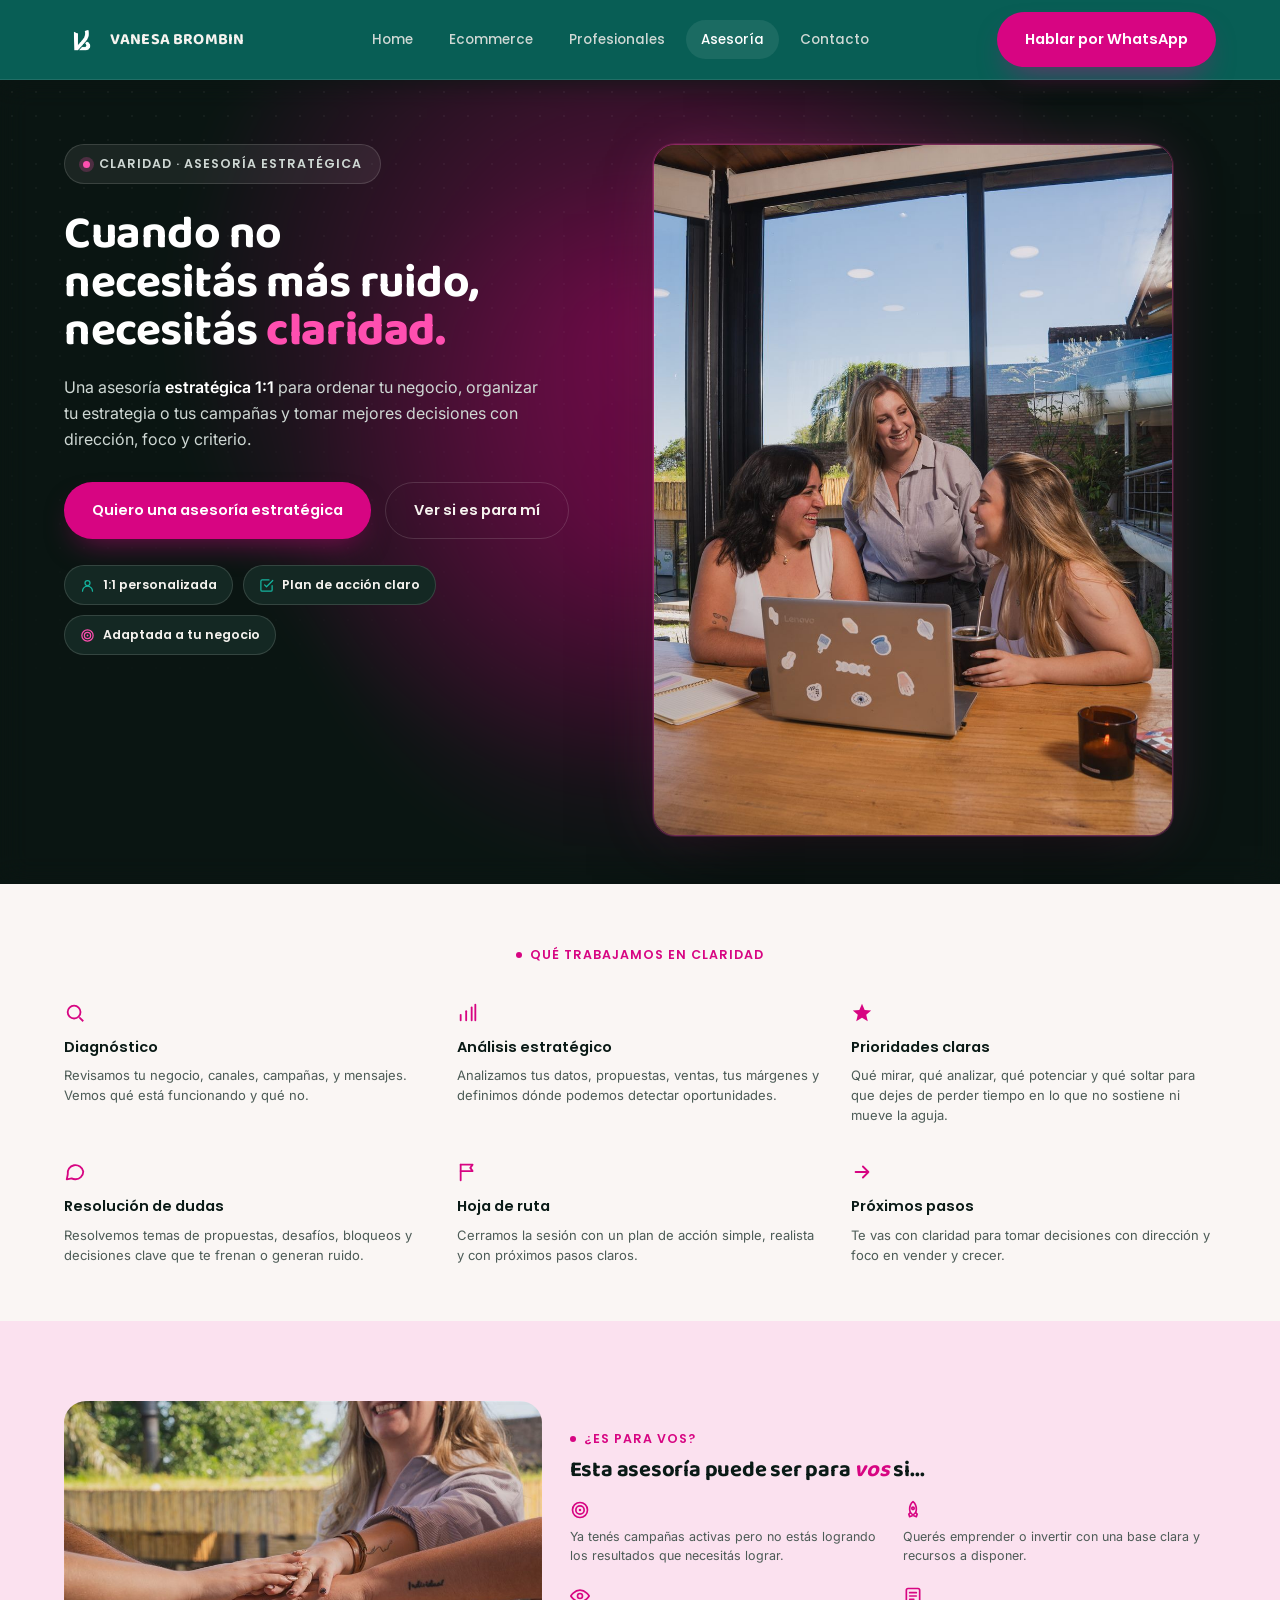
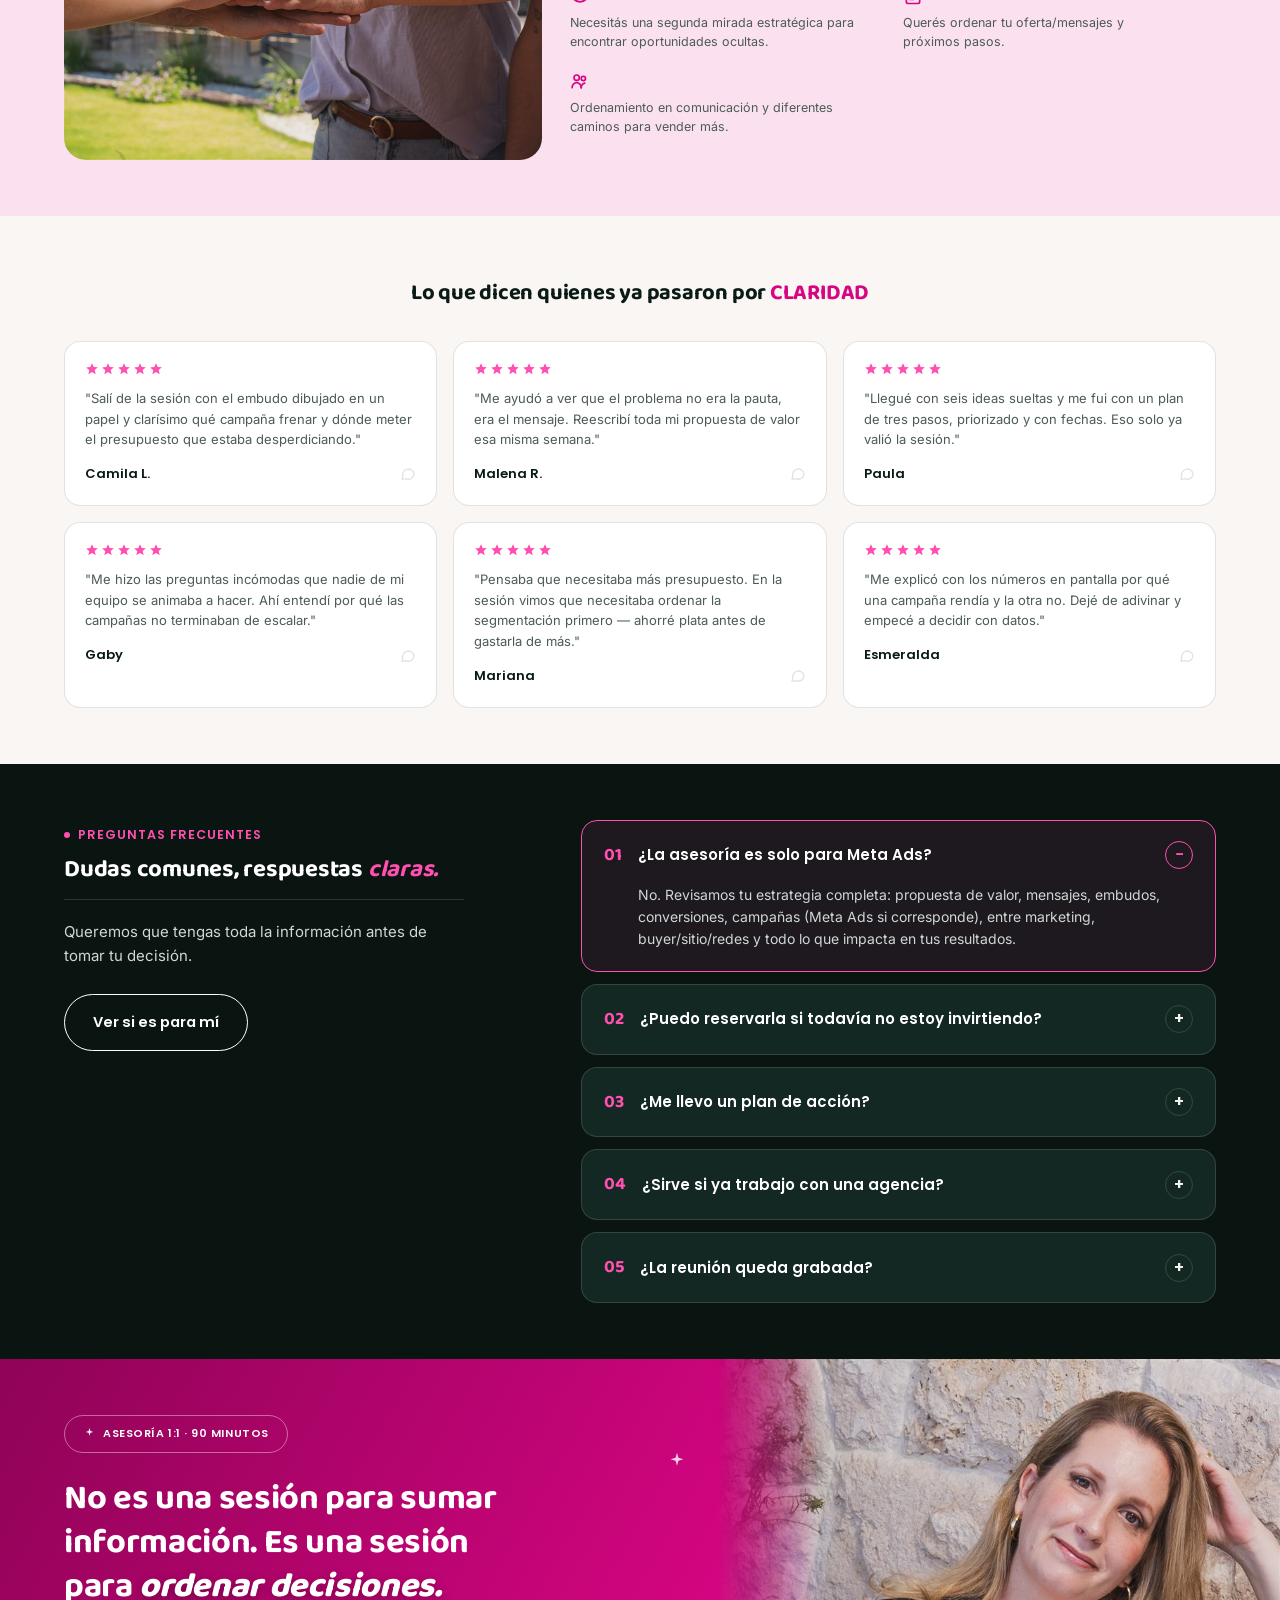
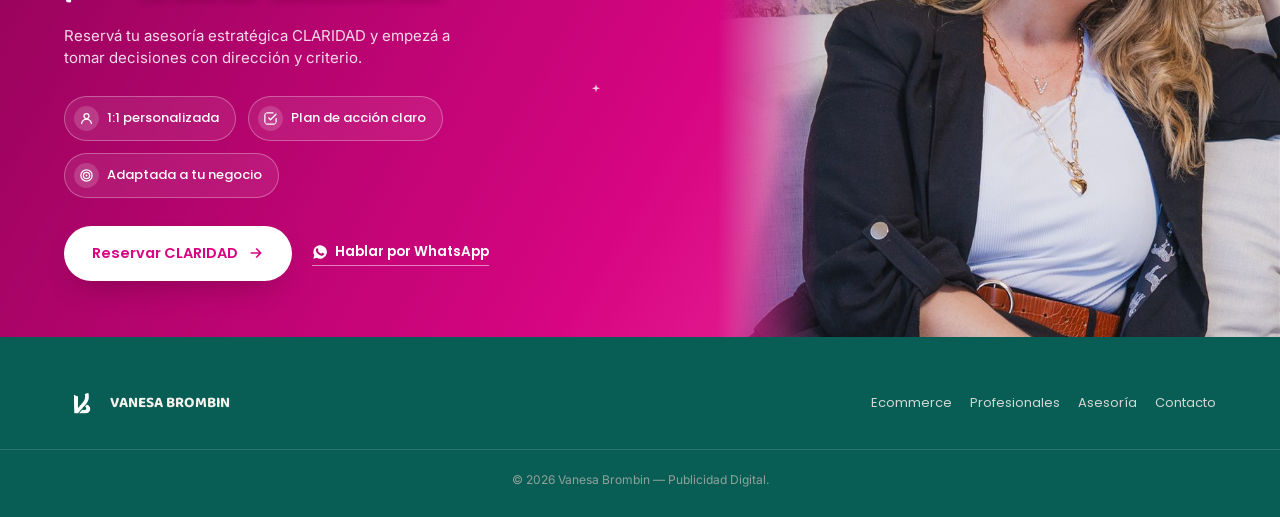
==== commit 0c5633cc: "Rediseñar resaltadores de texto, agrandar foto de hero en Ecommerce y actualizar email de contacto -" ====
--- a/claridad.html
+++ b/claridad.html
@@ -8,7 +8,7 @@
 <link rel="preconnect" href="https://fonts.googleapis.com">
 <link rel="preconnect" href="https://fonts.gstatic.com" crossorigin>
 <link href="https://fonts.googleapis.com/css2?family=Baloo+2:wght@600;700;800&family=Poppins:wght@500;600;700&family=Inter:wght@400;500;600&display=swap" rel="stylesheet">
-<link rel="stylesheet" href="styles.css?v=20260817a">
+<link rel="stylesheet" href="styles.css?v=20260825a">
 </head>
 <body>
 <a class="skip-link" href="#main">Saltar al contenido</a>
@@ -237,7 +237,7 @@
   <div class="container claridadclose-inner">
     <div>
       <span class="claridadclose-pill"><svg viewBox="0 0 24 24" fill="currentColor"><path d="M12 2l1.6 5.4L19 9l-5.4 1.6L12 16l-1.6-5.4L5 9l5.4-1.6z"/></svg>Asesoría 1:1 · 90 minutos</span>
-      <h3>No es una sesión para sumar información. Es una sesión para <em>ordenar decisiones.</em></h3>
+      <h3>No es una sesión para sumar información. Es una sesión para <span class="hl-green-outline">ordenar decisiones.</span></h3>
       <p>Reservá tu asesoría estratégica CLARIDAD y empezá a tomar decisiones con dirección y criterio.</p>
       <div class="claridadclose-features">
         <span><svg viewBox="0 0 24 24" fill="none" stroke="currentColor" stroke-width="2" stroke-linecap="round" stroke-linejoin="round"><circle cx="12" cy="8" r="4"/><path d="M4 21c0-4.4 3.6-8 8-8s8 3.6 8 8"/></svg>1:1 personalizada</span>
@@ -272,6 +272,6 @@
 
 <script defer src="lib/gsap.min.js"></script>
 <script defer src="lib/ScrollTrigger.min.js"></script>
-<script defer src="main.js?v=20260817a"></script>
+<script defer src="main.js?v=20260825a"></script>
 </body>
 </html>
--- a/styles.css
+++ b/styles.css
@@ -31,6 +31,9 @@
   --radius:    22px;
   --radius-sm: 14px;
   --container: 1200px;
+
+  --hl-pink:   #dfc8d0;
+  --hl-lila:   #dcace9;
 
   --ease-out:  cubic-bezier(.16,1,.3,1);
   --ease-soft: cubic-bezier(.25,.46,.45,.94);
@@ -331,20 +334,20 @@
 }
 .illo-seal svg{width:20px; height:20px; color:var(--green-bright); flex-shrink:0;}
 .illo-seal span{display:block;}
-.illo-seal .hl{color:var(--green-bright);}
+.illo-seal .hl{color:var(--green-bright); background:none;}
 
 /* mobile: simple stacked flow */
 .hero-split-illo .illo-card, .hero-split-illo .illo-seal{margin-top:14px;}
 
 @media (min-width:960px){
   .hero-split-illo{min-height:660px; display:flex; align-items:center; justify-content:center;}
-  .illo-photo-card{position:relative; max-width:300px; margin:0;}
+  .illo-photo-card{position:relative; max-width:350px; margin:0;}
   .hero-split-illo .illo-card, .hero-split-illo .illo-seal{position:absolute; margin-top:0;}
   .illo-dashboard{top:0; right:0; width:260px;}
   .illo-roas{top:186px; right:-24px;}
   .illo-platforms{top:322px; right:-6px;}
-  .illo-quote{top:420px; right:30px;}
-  .illo-seal{top:552px; right:70px;}
+  .illo-quote{top:487px; right:30px;}
+  .illo-seal{top:619px; right:70px;}
 }
 
 /* --- Dark split hero variant (Profesionales) --- */
@@ -386,12 +389,17 @@
   position:relative; max-width:520px; margin-inline:auto; border-radius:var(--radius); overflow:hidden;
   border:1px solid rgba(20,179,158,.4);
   box-shadow:0 0 0 1px rgba(20,179,158,.15), 0 40px 80px -30px rgba(0,0,0,.6), 0 0 60px -10px rgba(20,179,158,.25);
+  animation:photofloat 5s ease-in-out infinite;
 }
 .hero-photo-glow img{width:100%; display:block;}
+@media (prefers-reduced-motion: reduce){
+  .hero-photo-glow{animation:none;}
+}
 .hero-dot{position:absolute; width:9px; height:9px; border-radius:50%; background:var(--magenta-bright); box-shadow:0 0 14px 2px rgba(255,79,176,.5);}
 .hero-dot.green{background:var(--green-bright); box-shadow:0 0 14px 2px rgba(20,179,158,.5);}
 @media (min-width:960px){
   .hero-split.dark .hero-split-illo{min-height:0;}
+  .hero-split.dark .hero-split-illo .illo-photo-card{margin-top:180px;}
 }
 
 .trust{
@@ -464,6 +472,7 @@
   transform-style:preserve-3d;
 }
 .svc:hover{transform:translateY(-5px); box-shadow:0 26px 46px -26px rgba(10,26,22,.3);}
+.svc.hi:hover{transform:translateY(-5px) scale(1.035); box-shadow:0 26px 46px -26px rgba(10,26,22,.3); z-index:2;}
 .svc.green{border-color:var(--line);}
 .svc.hi{border-color:var(--magenta); border-width:2px; background:var(--surface-magenta);}
 
@@ -631,7 +640,7 @@
 .on-magenta-grad .section-head h2{color:#fff;}
 .on-magenta-grad .section-head p{color:rgba(255,255,255,.85);}
 .on-magenta-grad h2 .hl{
-  color:var(--ink); background-image:linear-gradient(rgba(255,255,255,.92), rgba(255,255,255,.92));
+  color:#fff; background:none;
 }
 
 /* =============================================================
@@ -688,7 +697,12 @@
   box-shadow:0 20px 40px -24px rgba(10,26,22,.35);
 }
 
-.sitemock{border-radius:14px; overflow:hidden; border:1px solid var(--line); box-shadow:0 20px 40px -24px rgba(10,26,22,.3); background:#fff;}
+.sitemock{
+  display:block; border-radius:14px; overflow:hidden; border:1px solid var(--line);
+  box-shadow:0 20px 40px -24px rgba(10,26,22,.3); background:#fff;
+  transition:transform .3s var(--ease-out), box-shadow .3s var(--ease-out);
+}
+.sitemock:hover{transform:translateY(-4px); box-shadow:0 26px 46px -22px rgba(10,26,22,.4);}
 .sitemock-bar{display:flex; align-items:center; gap:6px; padding:9px 12px; background:var(--paper-2); border-bottom:1px solid var(--line);}
 .sitemock-dot{width:7px; height:7px; border-radius:50%; background:var(--line); flex-shrink:0;}
 .sitemock-url{flex:1; margin-left:6px; font-size:10px; color:var(--ink-soft); background:#fff; border-radius:999px; padding:3px 10px; border:1px solid var(--line); font-family:var(--font-label); white-space:nowrap; overflow:hidden; text-overflow:ellipsis;}
@@ -978,11 +992,20 @@
 
 .team-split-copy h2{font-size:clamp(1.6rem,3vw,2.35rem); line-height:1.3; margin-bottom:22px; max-width:18ch;}
 .hl{
-  position:relative; font-weight:800; color:var(--ink); padding:0 3px;
-  background-image:linear-gradient(rgba(215,5,130,.28), rgba(215,5,130,.28));
-  background-repeat:no-repeat; background-size:100% 40%; background-position:0 92%;
-}
+  position:relative; font-weight:800; font-style:italic; color:var(--ink); padding:0 2px;
+  background-image:linear-gradient(var(--hl-pink), var(--hl-pink));
+  background-size:100% 30%; background-repeat:no-repeat; background-position:0 90%;
+  box-decoration-break:clone; -webkit-box-decoration-break:clone;
+}
+.team-split-copy h2 .hl{background:none; color:var(--magenta); padding:0;}
+.hl.lila{background-image:linear-gradient(var(--hl-lila), var(--hl-lila));}
+.hl.green{background-image:linear-gradient(var(--green-bright), var(--green-bright));}
 .hl-green{color:var(--green); font-weight:800; font-style:normal;}
+.hl-green-outline{
+  color:#fff; font-weight:800; font-style:italic;
+  text-shadow:0 3px 10px rgba(0,0,0,.3);
+}
+.hl-magenta{color:var(--magenta); font-weight:800; font-style:normal;}
 .team-split-copy p{color:var(--ink-soft); font-size:15px; line-height:1.7; margin-bottom:14px;}
 .team-split-copy p b{color:var(--ink); font-weight:700;}
 .team-pillars{margin:22px 0 26px; display:flex; flex-direction:column; gap:11px;}
@@ -1186,11 +1209,6 @@
 /* =============================================================
    26. Profesionales page — underline highlight, audience card, testimonial pairs
    ============================================================= */
-.underline-mark{
-  position:relative; display:inline-block; font-style:italic; color:var(--magenta);
-}
-.underline-mark svg{position:absolute; left:0; bottom:-8px; width:100%; height:10px; color:var(--magenta);}
-
 .audience-card{
   display:grid; grid-template-columns:1fr; gap:24px;
   background:var(--surface-magenta); border-radius:var(--radius); padding:32px; margin-top:24px;
@@ -1309,7 +1327,6 @@
 }
 .claridadclose-pill svg{width:13px; height:13px;}
 .claridadclose h3{font-size:clamp(1.7rem,3vw,2.15rem); font-weight:700; max-width:460px; line-height:1.28; margin-bottom:16px;}
-.claridadclose h3 em{font-style:italic; color:#ffd9ec;}
 .claridadclose-inner p{max-width:420px; font-size:15px; color:rgba(255,255,255,.85); margin-bottom:26px; line-height:1.5;}
 .claridadclose-features{display:flex; flex-wrap:wrap; gap:12px; margin-bottom:28px;}
 .claridadclose-features span{
@@ -1487,3 +1504,24 @@
 @media (max-width:760px){
   .contactopt{border-right:none; border-bottom:1px solid var(--line);}
 }
+
+/* =============================================================
+   30. Standalone checklist (presupuesto landings)
+   ============================================================= */
+.checklist{list-style:none; padding:0; margin:0; display:grid; grid-template-columns:1fr; gap:11px;}
+@media (min-width:720px){.checklist.cols2{grid-template-columns:1fr 1fr; column-gap:24px;}}
+.checklist li{display:flex; align-items:flex-start; gap:10px; font-size:14px; color:var(--ink-soft); line-height:1.5;}
+.checklist li::before{
+  content:"✓"; flex-shrink:0; width:20px; height:20px; border-radius:50%; margin-top:1px;
+  display:flex; align-items:center; justify-content:center; font-size:10px; font-weight:700;
+  background:var(--surface-green); color:var(--green);
+}
+.on-dark .checklist li{color:var(--cream-2);}
+.on-dark .checklist li::before{background:rgba(255,255,255,.1); color:var(--green-bright);}
+
+/* =============================================================
+   31. Pricing note box (presupuesto landings)
+   ============================================================= */
+.pricenote{background:var(--surface-magenta); border-radius:var(--radius); padding:26px 28px; margin-top:22px;}
+.pricenote h4{font-size:16px; margin-bottom:14px; color:var(--ink);}
+.pricenote.green{background:var(--surface-green);}
